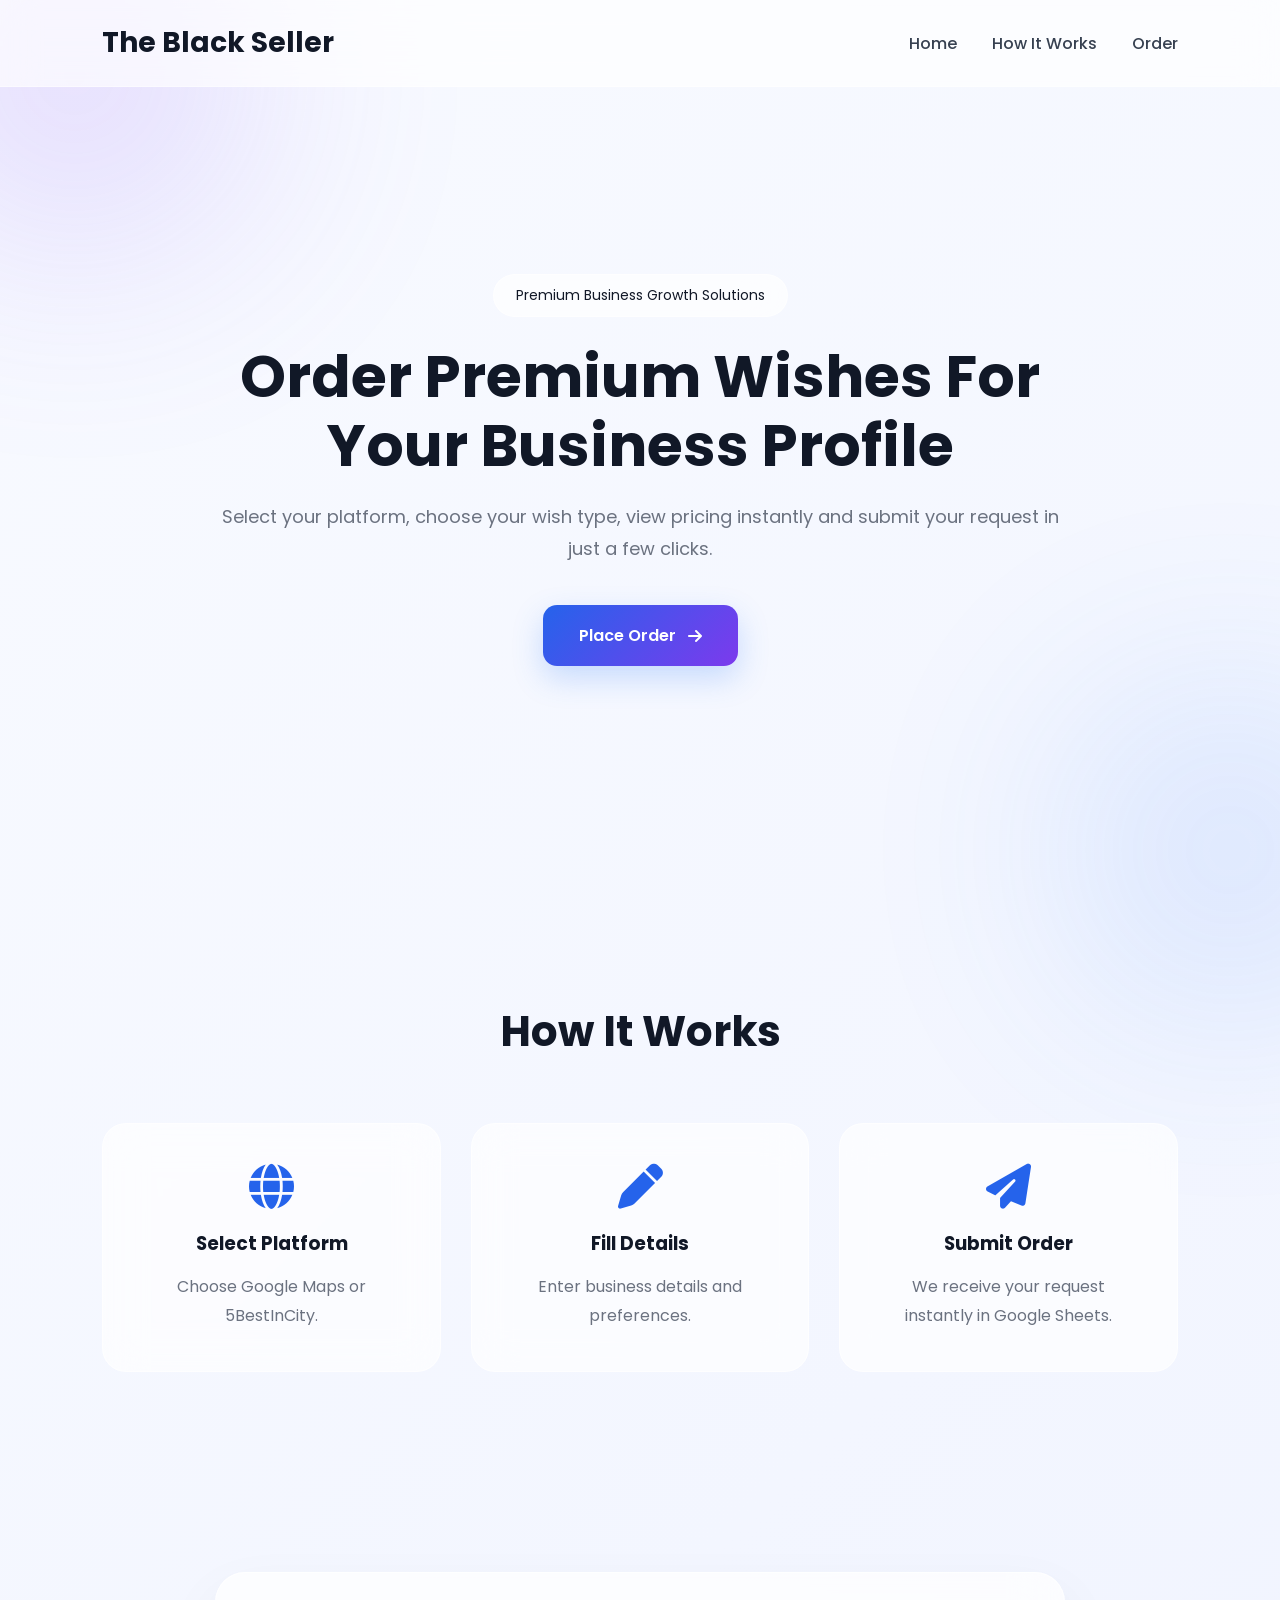
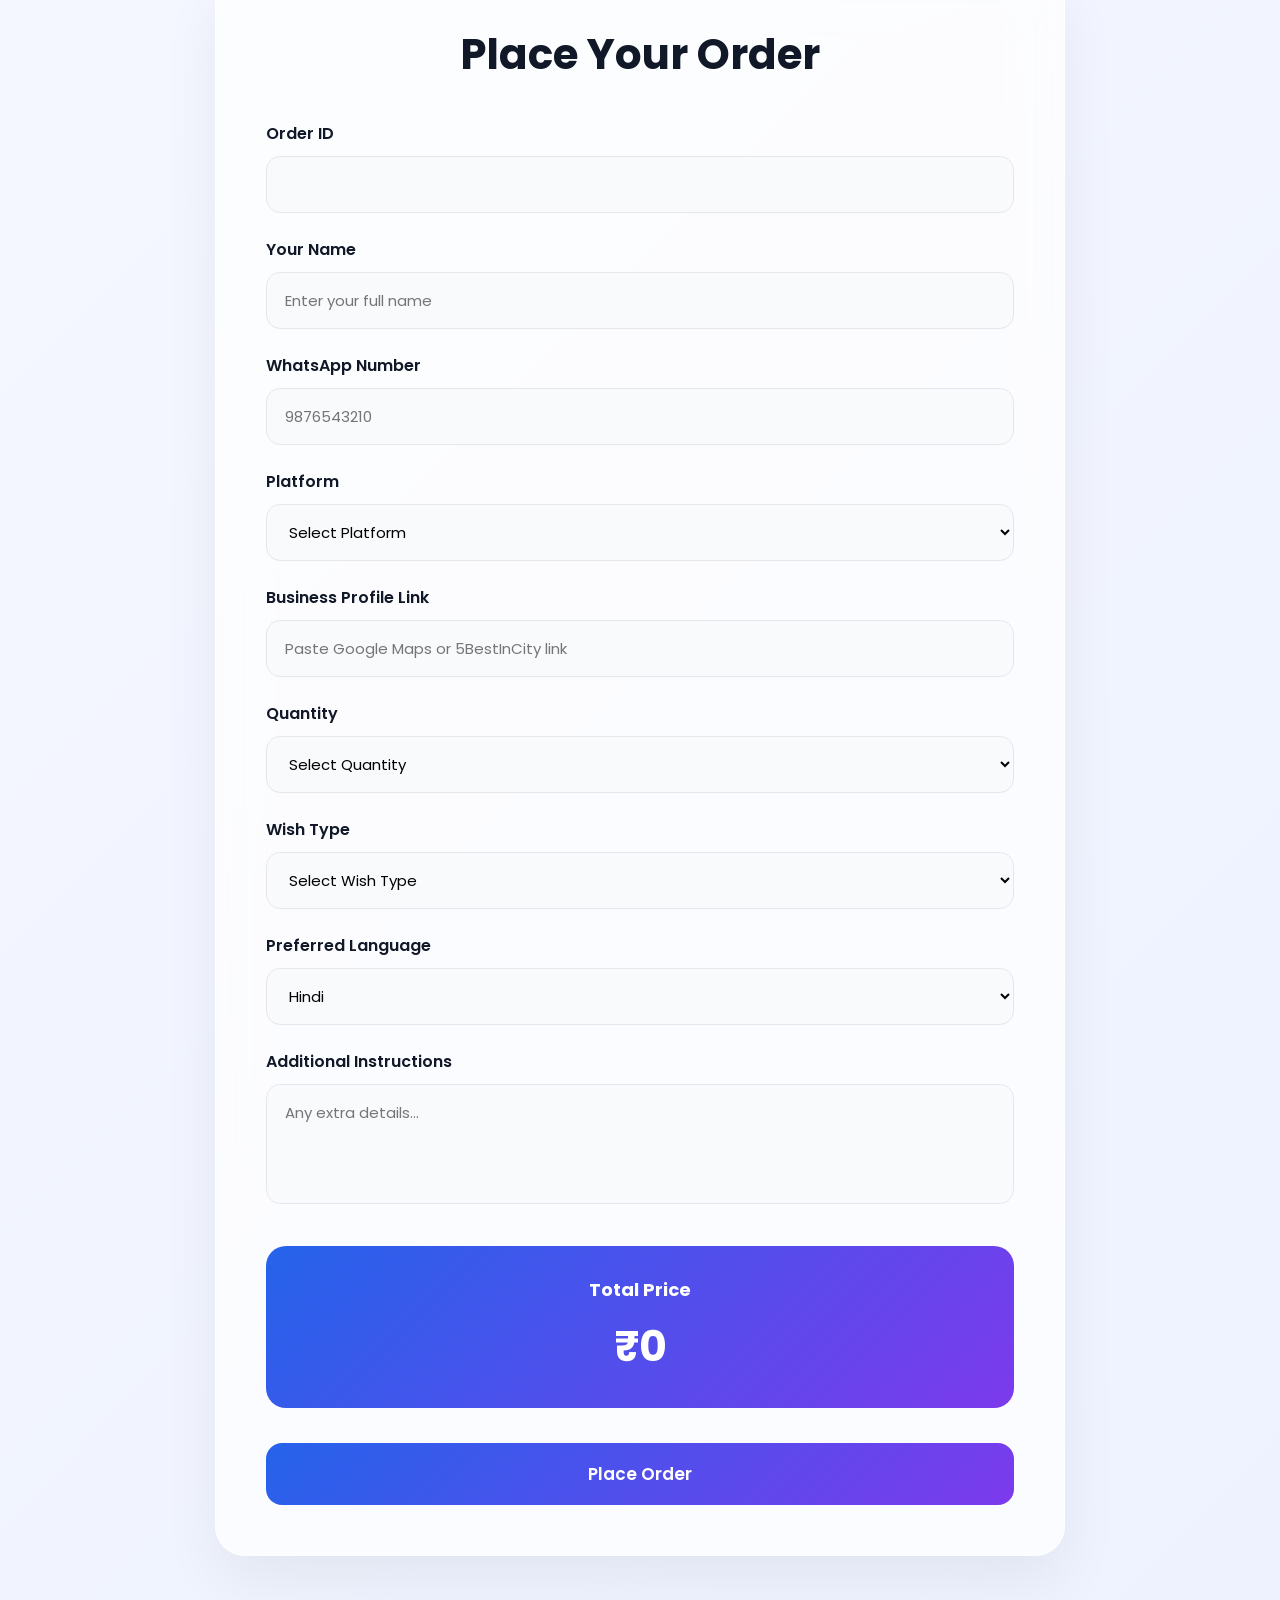
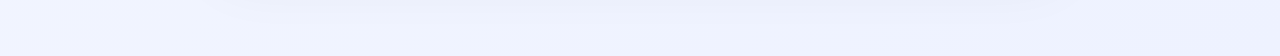
==== index.html @ eaf6e0d7 "Update index.html" ====
<!DOCTYPE html>
<html lang="en">
<head>
    <meta charset="UTF-8">
    <meta name="viewport" content="width=device-width, initial-scale=1.0">
    <title>The Black Seller</title>

    <!-- Google Font -->
    <link href="https://fonts.googleapis.com/css2?family=Poppins:wght@300;400;500;600;700&display=swap" rel="stylesheet">

    <!-- Font Awesome -->
    <link rel="stylesheet"
          href="https://cdnjs.cloudflare.com/ajax/libs/font-awesome/6.6.0/css/all.min.css">

    <!-- CSS -->
    <link rel="stylesheet" href="style.css">
</head>
<body>

    <!-- Background Effects -->
    <div class="bg-circle circle1"></div>
    <div class="bg-circle circle2"></div>

    <!-- Navbar -->
    <header class="navbar">
        <div class="logo">
            The Black Seller
        </div>

        <nav>
            <a href="#home">Home</a>
            <a href="#how">How It Works</a>
            <a href="#order">Order</a>
        </nav>
    </header>

    <!-- Hero Section -->
    <section class="hero" id="home">

        <div class="hero-content">

            <span class="badge">
                Premium Business Growth Solutions
            </span>

            <h1>
                Order Premium Wishes For Your Business Profile
            </h1>

            <p>
                Select your platform, choose your wish type,
                view pricing instantly and submit your request
                in just a few clicks.
            </p>

            <a href="#order" class="hero-btn">
                Place Order
                <i class="fa-solid fa-arrow-right"></i>
            </a>

        </div>

    </section>

    <!-- How It Works -->
    <section class="how-it-works" id="how">

        <h2>How It Works</h2>

        <div class="steps">

            <div class="step-card">
                <i class="fa-solid fa-globe"></i>
                <h3>Select Platform</h3>
                <p>Choose Google Maps or 5BestInCity.</p>
            </div>

            <div class="step-card">
                <i class="fa-solid fa-pen"></i>
                <h3>Fill Details</h3>
                <p>Enter business details and preferences.</p>
            </div>

            <div class="step-card">
                <i class="fa-solid fa-paper-plane"></i>
                <h3>Submit Order</h3>
                <p>We receive your request instantly in Google Sheets.</p>
            </div>

        </div>

    </section>

    <!-- Order Section -->
    <section class="order-section" id="order">

        <div class="form-card">

            <h2>Place Your Order</h2>

            <form id="orderForm">

                <!-- Auto Order ID -->
                <div class="input-group">
                    <label>Order ID</label>
                    <input type="text" id="orderId" readonly>
                </div>

                <!-- Name -->
                <div class="input-group">
                    <label>Your Name</label>
                    <input type="text" id="name"
                           placeholder="Enter your full name" required>
                </div>

                <!-- Whatsapp -->
                <div class="input-group">
                    <label>WhatsApp Number</label>
                    <input type="tel"
                           id="whatsapp"
                           placeholder="9876543210"
                           maxlength="10"
                           required>
                </div>

                <!-- Platform -->
                <div class="input-group">
                    <label>Platform</label>

                    <select id="platform" required>
                        <option value="">Select Platform</option>
                        <option value="map">Google Maps</option>
                        <option value="5best">5BestInCity</option>
                    </select>
                </div>

                <!-- Business Link -->
                <div class="input-group">
                    <label>Business Profile Link</label>

                    <input type="url"
                           id="businessLink"
                           placeholder="Paste Google Maps or 5BestInCity link"
                           required>
                </div>

                <!-- Quantity -->
                <div class="input-group">
                    <label>Quantity</label>

                    <select id="quantity">
                        <option value="">Select Quantity</option>
                        <option value="10">10 Wishes</option>
                        <option value="20">20 Wishes</option>
                        <option value="50">50 Wishes</option>
                        <option value="custom">Custom Quantity</option>
                    </select>
                </div>

                <!-- Custom Quantity -->
                <div class="input-group hidden" id="customBox">
                    <label>Custom Quantity</label>

                    <input type="number"
                           id="customQuantity"
                           placeholder="Enter quantity">
                </div>

                <!-- Wish Type -->
                <div class="input-group">
                    <label>Wish Type</label>

                    <select id="wishType">
                        <option value="">Select Wish Type</option>
                        <option value="1">1 Line Wish</option>
                        <option value="2">2 Line Wish</option>
                        <option value="3">3 Line Wish</option>
                    </select>
                </div>

                <!-- Languages -->
                <div class="input-group">
                    <label>Preferred Language</label>

                    <select id="language">
                        <option>Hindi</option>
                        <option>English</option>
                        <option>Hinglish</option>
                        <option>Hindi + English</option>
                        <option>Mixed Languages</option>
                    </select>
                </div>

                <!-- Extra Notes -->
                <div class="input-group">
                    <label>Additional Instructions</label>

                    <textarea id="notes"
                              placeholder="Any extra details..."></textarea>
                </div>

                <!-- Price Box -->
                <div class="price-box">
                    <h3>Total Price</h3>
                    <span id="totalPrice">₹0</span>
                </div>

                <button type="submit" class="submit-btn">
                    Place Order
                </button>

            </form>

        </div>

    </section>

    <script src="script.js"></script>

    <!-- Success Modal -->
<div class="success-modal" id="successModal">

    <div class="success-box">

        <div class="success-icon">
            ✓
        </div>

        <h2>The Black Seller</h2>

        <p class="success-title">
            Request Submitted Successfully
        </p>

        <div class="success-details" id="successDetails">
        </div>

        <button class="close-btn" onclick="closeSuccessModal()">
            Close
        </button>

    </div>

</div>
    
</body>
</html>
---- style.css ----
*{
    margin:0;
    padding:0;
    box-sizing:border-box;
    font-family:'Poppins',sans-serif;
}

html{
    scroll-behavior:smooth;
}

body{
    background:linear-gradient(135deg,#f8faff,#eef2ff);
    min-height:100vh;
    overflow-x:hidden;
    color:#111827;
    position:relative;
}

/* Background Circles */

.bg-circle{
    position:fixed;
    border-radius:50%;
    filter:blur(120px);
    z-index:-1;
}

.circle1{
    width:350px;
    height:350px;
    background:#8b5cf6;
    top:-100px;
    left:-100px;
    opacity:.20;
}

.circle2{
    width:300px;
    height:300px;
    background:#3b82f6;
    bottom:-100px;
    right:-100px;
    opacity:.18;
}

/* Navbar */

.navbar{
    width:100%;
    padding:22px 8%;
    display:flex;
    justify-content:space-between;
    align-items:center;
    position:fixed;
    top:0;
    left:0;
    backdrop-filter:blur(18px);
    background:rgba(255,255,255,.65);
    border-bottom:1px solid rgba(255,255,255,.4);
    z-index:1000;
}

.logo{
    font-size:28px;
    font-weight:700;
    color:#111827;
}

nav{
    display:flex;
    gap:35px;
}

nav a{
    text-decoration:none;
    color:#374151;
    font-weight:500;
    transition:.3s;
}

nav a:hover{
    color:#3b82f6;
}

/* Hero */

.hero{
    min-height:100vh;
    display:flex;
    justify-content:center;
    align-items:center;
    padding:120px 8% 80px;
}

.hero-content{
    text-align:center;
    max-width:850px;
    animation:fadeUp 1s ease;
}

.badge{
    display:inline-block;
    padding:10px 22px;
    border-radius:999px;
    background:rgba(255,255,255,.65);
    backdrop-filter:blur(20px);
    border:1px solid rgba(255,255,255,.6);
    font-size:14px;
    margin-bottom:25px;
}

.hero h1{
    font-size:58px;
    line-height:1.2;
    margin-bottom:20px;
}

.hero p{
    font-size:18px;
    color:#6b7280;
    line-height:1.8;
    margin-bottom:40px;
}

.hero-btn{
    display:inline-flex;
    align-items:center;
    gap:12px;
    padding:18px 36px;
    border-radius:14px;
    text-decoration:none;
    background:linear-gradient(135deg,#2563eb,#7c3aed);
    color:white;
    font-weight:600;
    transition:.35s;
    box-shadow:0 12px 30px rgba(59,130,246,.25);
}

.hero-btn:hover{
    transform:translateY(-5px);
}

/* Section */

section{
    padding:100px 8%;
}

section h2{
    text-align:center;
    font-size:42px;
    margin-bottom:60px;
}

/* How It Works */

.steps{
    display:grid;
    grid-template-columns:repeat(auto-fit,minmax(250px,1fr));
    gap:30px;
}

.step-card{
    padding:40px;
    border-radius:24px;
    background:rgba(255,255,255,.65);
    backdrop-filter:blur(20px);
    border:1px solid rgba(255,255,255,.6);
    text-align:center;
    transition:.35s;
}

.step-card:hover{
    transform:translateY(-10px);
    box-shadow:0 20px 50px rgba(0,0,0,.08);
}

.step-card i{
    font-size:45px;
    margin-bottom:20px;
    color:#2563eb;
}

.step-card h3{
    margin-bottom:15px;
}

.step-card p{
    color:#6b7280;
    line-height:1.8;
}

/* Form */

.form-card{
    max-width:850px;
    margin:auto;
    padding:50px;
    border-radius:30px;
    background:rgba(255,255,255,.72);
    backdrop-filter:blur(25px);
    border:1px solid rgba(255,255,255,.7);
    box-shadow:0 25px 60px rgba(0,0,0,.06);
}

.form-card h2{
    margin-bottom:35px;
}

.input-group{
    margin-bottom:24px;
}

.input-group label{
    display:block;
    margin-bottom:10px;
    font-weight:600;
}

.input-group input,
.input-group select,
.input-group textarea{
    width:100%;
    padding:16px 18px;
    border:none;
    border-radius:14px;
    outline:none;
    background:#f8fafc;
    border:1px solid #e5e7eb;
    font-size:15px;
    transition:.3s;
}

.input-group textarea{
    resize:none;
    min-height:120px;
}

.input-group input:focus,
.input-group select:focus,
.input-group textarea:focus{
    border-color:#3b82f6;
    box-shadow:0 0 0 4px rgba(59,130,246,.15);
}

/* Price Box */

.price-box{
    margin:35px 0;
    padding:30px;
    border-radius:20px;
    text-align:center;
    background:linear-gradient(135deg,#2563eb,#7c3aed);
    color:white;
}

.price-box h3{
    font-size:18px;
    margin-bottom:12px;
}

.price-box span{
    font-size:42px;
    font-weight:700;
}

/* Button */

.submit-btn{
    width:100%;
    padding:18px;
    border:none;
    border-radius:16px;
    font-size:17px;
    font-weight:600;
    color:white;
    cursor:pointer;
    background:linear-gradient(135deg,#2563eb,#7c3aed);
    transition:.35s;
}

.submit-btn:hover{
    transform:translateY(-4px);
    box-shadow:0 18px 40px rgba(59,130,246,.25);
}

/* Utility */

.hidden{
    display:none;
}

/* Animation */

@keyframes fadeUp{
    from{
        opacity:0;
        transform:translateY(50px);
    }
    to{
        opacity:1;
        transform:translateY(0);
    }
}

/* Responsive */

@media(max-width:900px){

    .hero h1{
        font-size:42px;
    }

    .navbar{
        padding:18px 6%;
    }

    nav{
        gap:18px;
    }

    section{
        padding:80px 6%;
    }

    .form-card{
        padding:35px;
    }
}

@media(max-width:650px){

    .navbar{
        flex-direction:column;
        gap:15px;
    }

    .hero h1{
        font-size:34px;
    }

    .hero p{
        font-size:16px;
    }

    section h2{
        font-size:32px;
    }

    .form-card{
        padding:25px;
        border-radius:22px;
    }

    .price-box span{
        font-size:34px;
    }
}
/* ===========================
   SUCCESS MODAL
=========================== */

.success-modal{
    position:fixed;
    top:0;
    left:0;
    width:100%;
    height:100%;
    background:rgba(0,0,0,.55);
    backdrop-filter:blur(8px);
    display:none;
    justify-content:center;
    align-items:center;
    z-index:99999;
    padding:20px;
}

.success-box{
    width:100%;
    max-width:420px;
    background:linear-gradient(
        135deg,
        #ffffff,
        #f5f7ff
    );
    border-radius:28px;
    padding:40px 30px;
    text-align:center;
    box-shadow:
        0 20px 60px rgba(0,0,0,.18);
    animation:popup .4s ease;
}

.success-icon{
    width:90px;
    height:90px;
    margin:auto;
    border-radius:50%;
    display:flex;
    align-items:center;
    justify-content:center;
    font-size:42px;
    color:white;
    font-weight:700;
    background:linear-gradient(
        135deg,
        #22c55e,
        #16a34a
    );
    margin-bottom:20px;
}

.success-box h2{
    font-size:32px;
    margin-bottom:10px;
    color:#111827;
}

.success-title{
    font-size:18px;
    color:#6b7280;
    margin-bottom:25px;
}

.success-details{
    background:#f3f4f6;
    border-radius:18px;
    padding:20px;
    text-align:left;
    line-height:2;
    margin-bottom:25px;
}

.close-btn{
    width:100%;
    border:none;
    padding:16px;
    border-radius:16px;
    color:white;
    font-size:17px;
    font-weight:600;
    cursor:pointer;
    background:linear-gradient(
        135deg,
        #2563eb,
        #7c3aed
    );
    transition:.3s;
}

.close-btn:hover{
    transform:translateY(-3px);
}

@keyframes popup{

    from{
        transform:scale(.7);
        opacity:0;
    }

    to{
        transform:scale(1);
        opacity:1;
    }

}
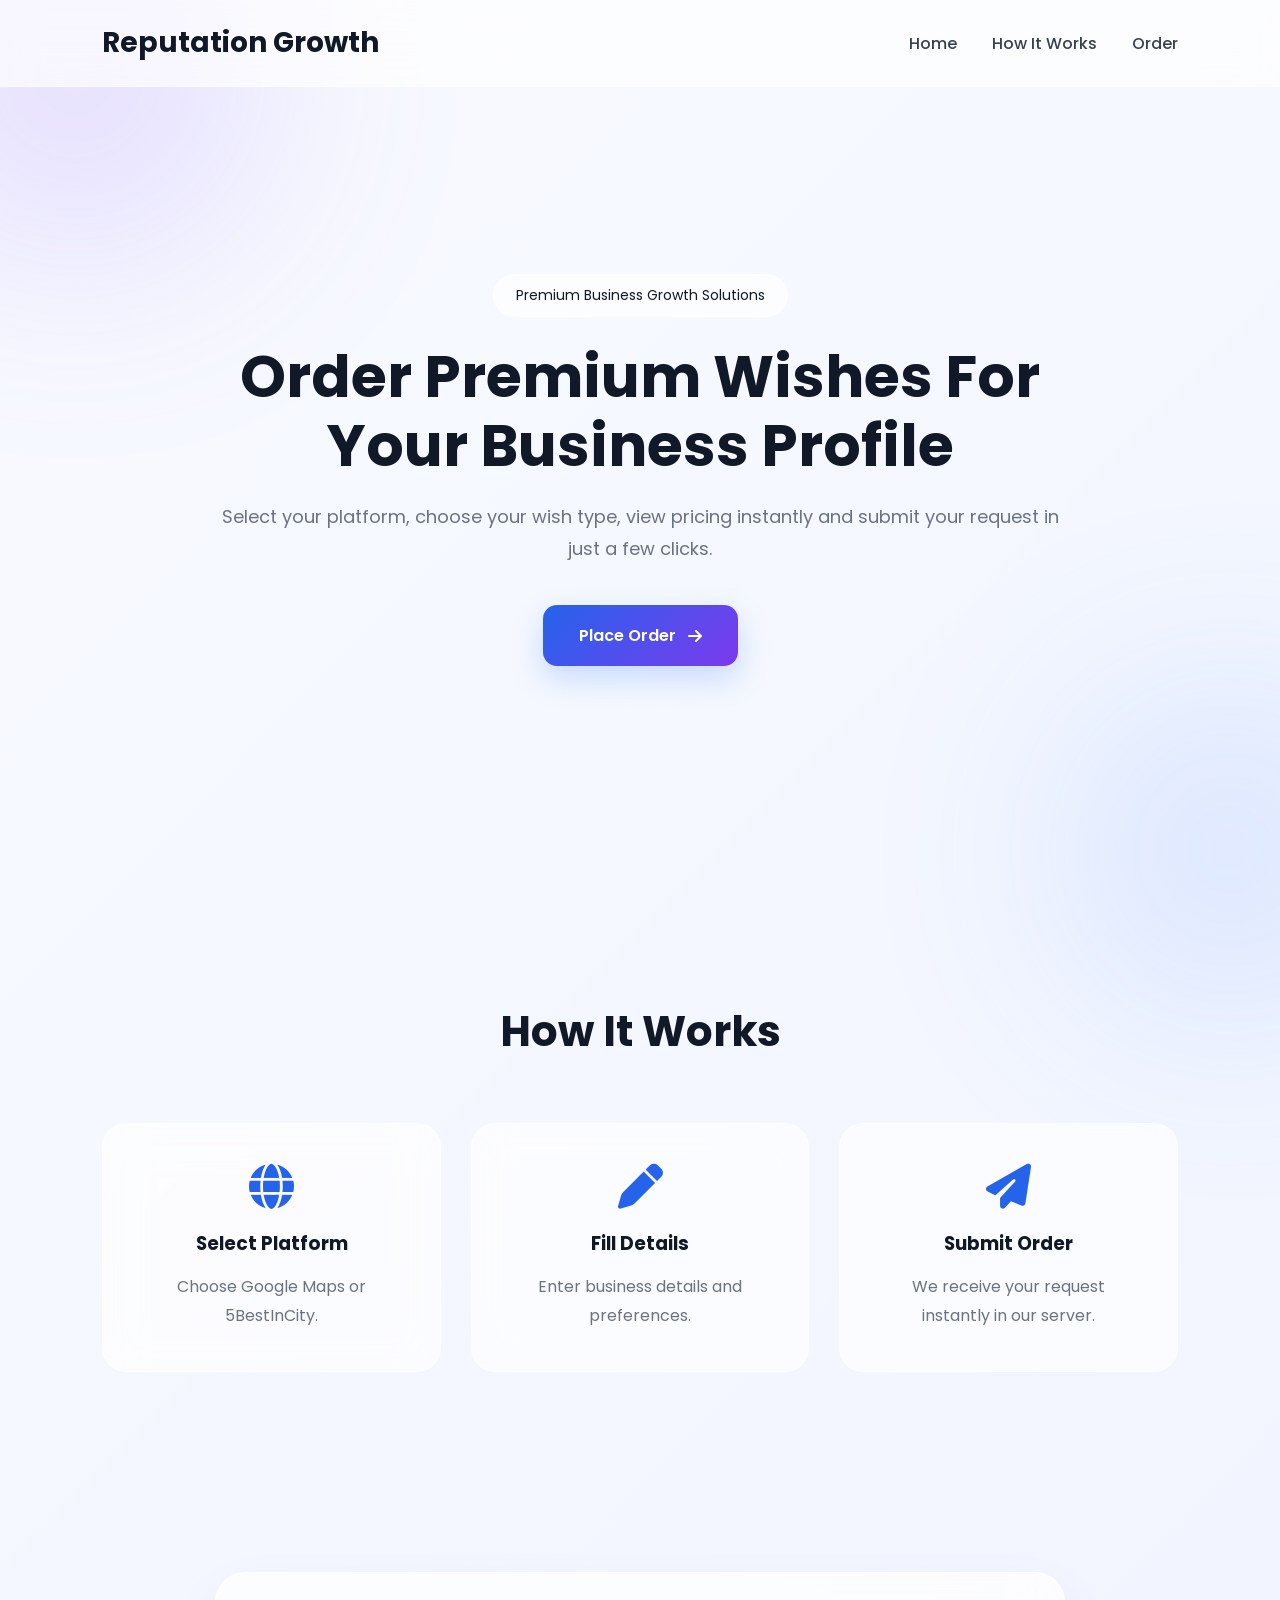
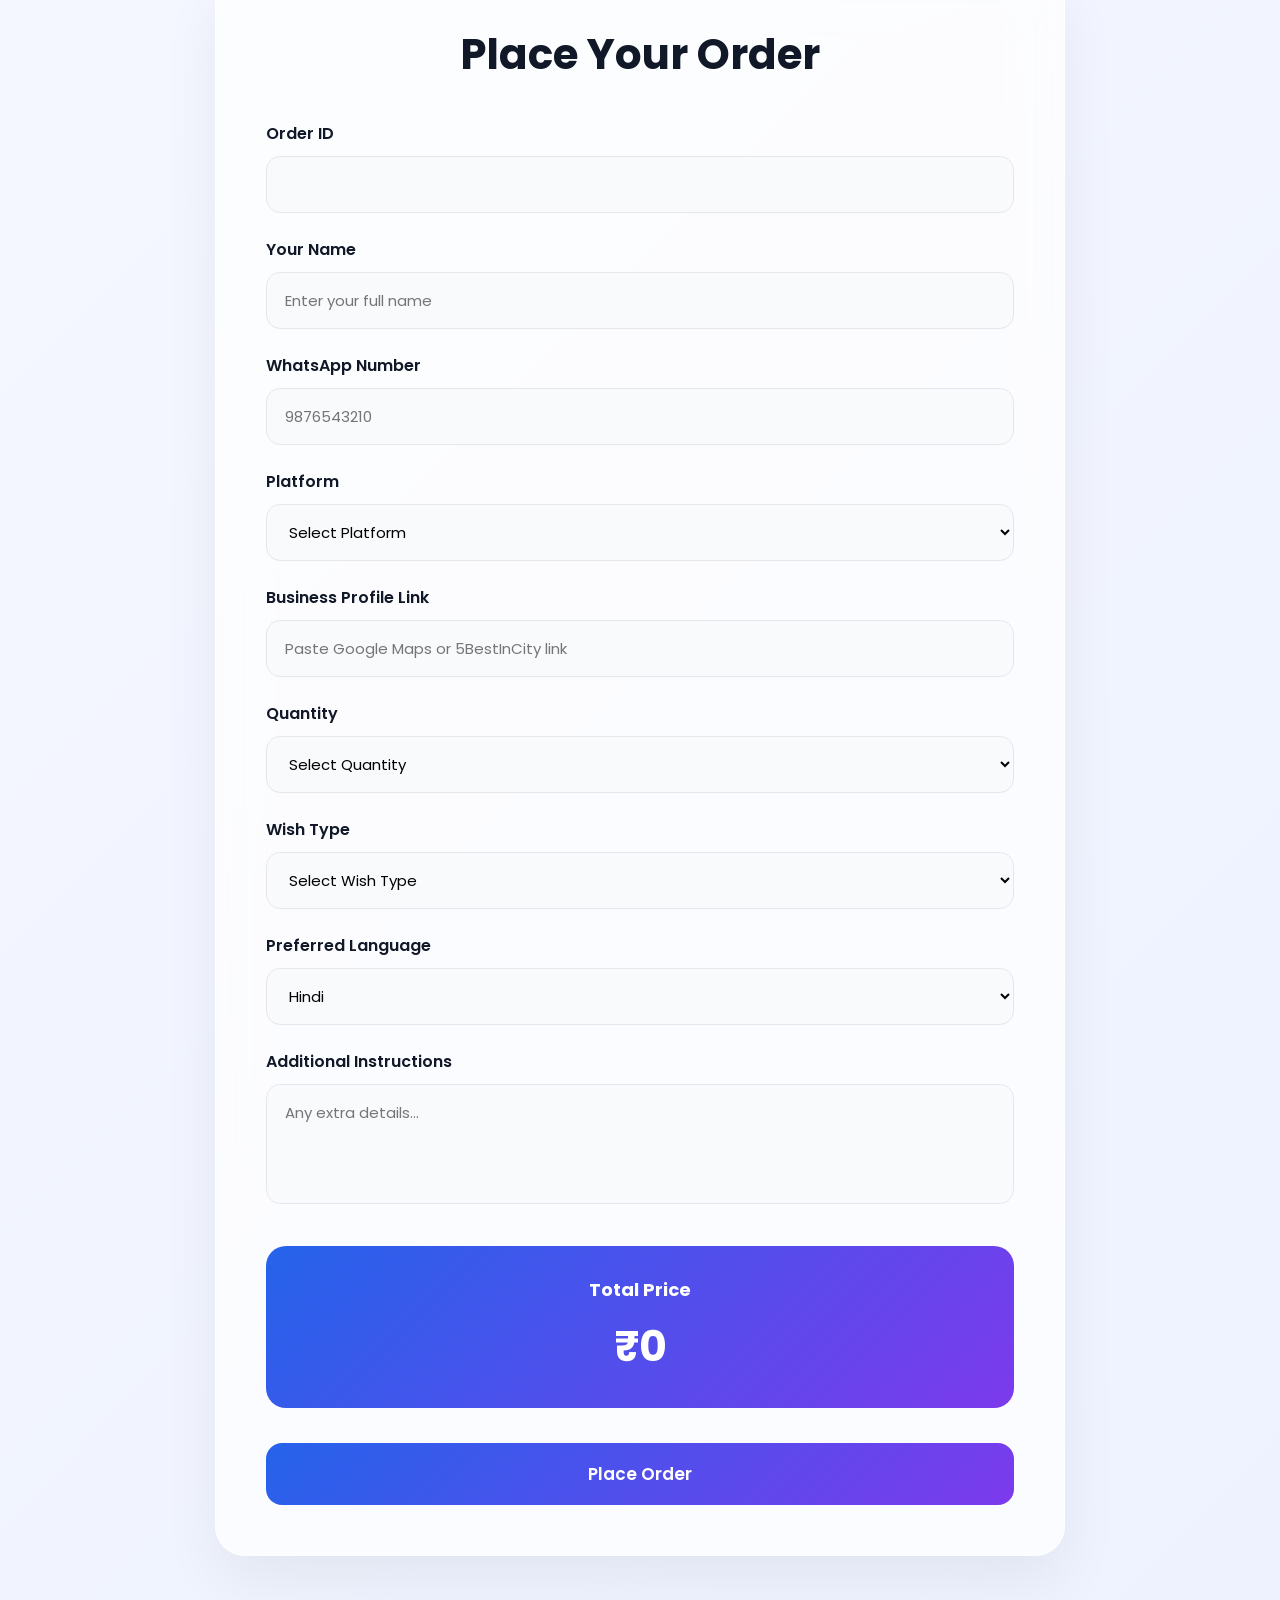
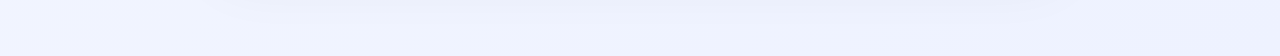
==== commit 826ca8a8: "Update index.html" ====
--- a/index.html
+++ b/index.html
@@ -3,7 +3,7 @@
 <head>
     <meta charset="UTF-8">
     <meta name="viewport" content="width=device-width, initial-scale=1.0">
-    <title>The Black Seller</title>
+    <title>Reputation Growth</title>
 
     <!-- Google Font -->
     <link href="https://fonts.googleapis.com/css2?family=Poppins:wght@300;400;500;600;700&display=swap" rel="stylesheet">
@@ -24,7 +24,7 @@
     <!-- Navbar -->
     <header class="navbar">
         <div class="logo">
-            The Black Seller
+            Reputation Growth
         </div>
 
         <nav>
@@ -84,7 +84,7 @@
             <div class="step-card">
                 <i class="fa-solid fa-paper-plane"></i>
                 <h3>Submit Order</h3>
-                <p>We receive your request instantly in Google Sheets.</p>
+                <p>We receive your request instantly in our server.</p>
             </div>
 
         </div>
@@ -186,7 +186,7 @@
                         <option>Hindi</option>
                         <option>English</option>
                         <option>Hinglish</option>
-                        <option>Hindi + English</option>
+                        <option>Bangla</option>
                         <option>Mixed Languages</option>
                     </select>
                 </div>
@@ -226,7 +226,7 @@
             ✓
         </div>
 
-        <h2>The Black Seller</h2>
+        <h2>Reputation Growth</h2>
 
         <p class="success-title">
             Request Submitted Successfully
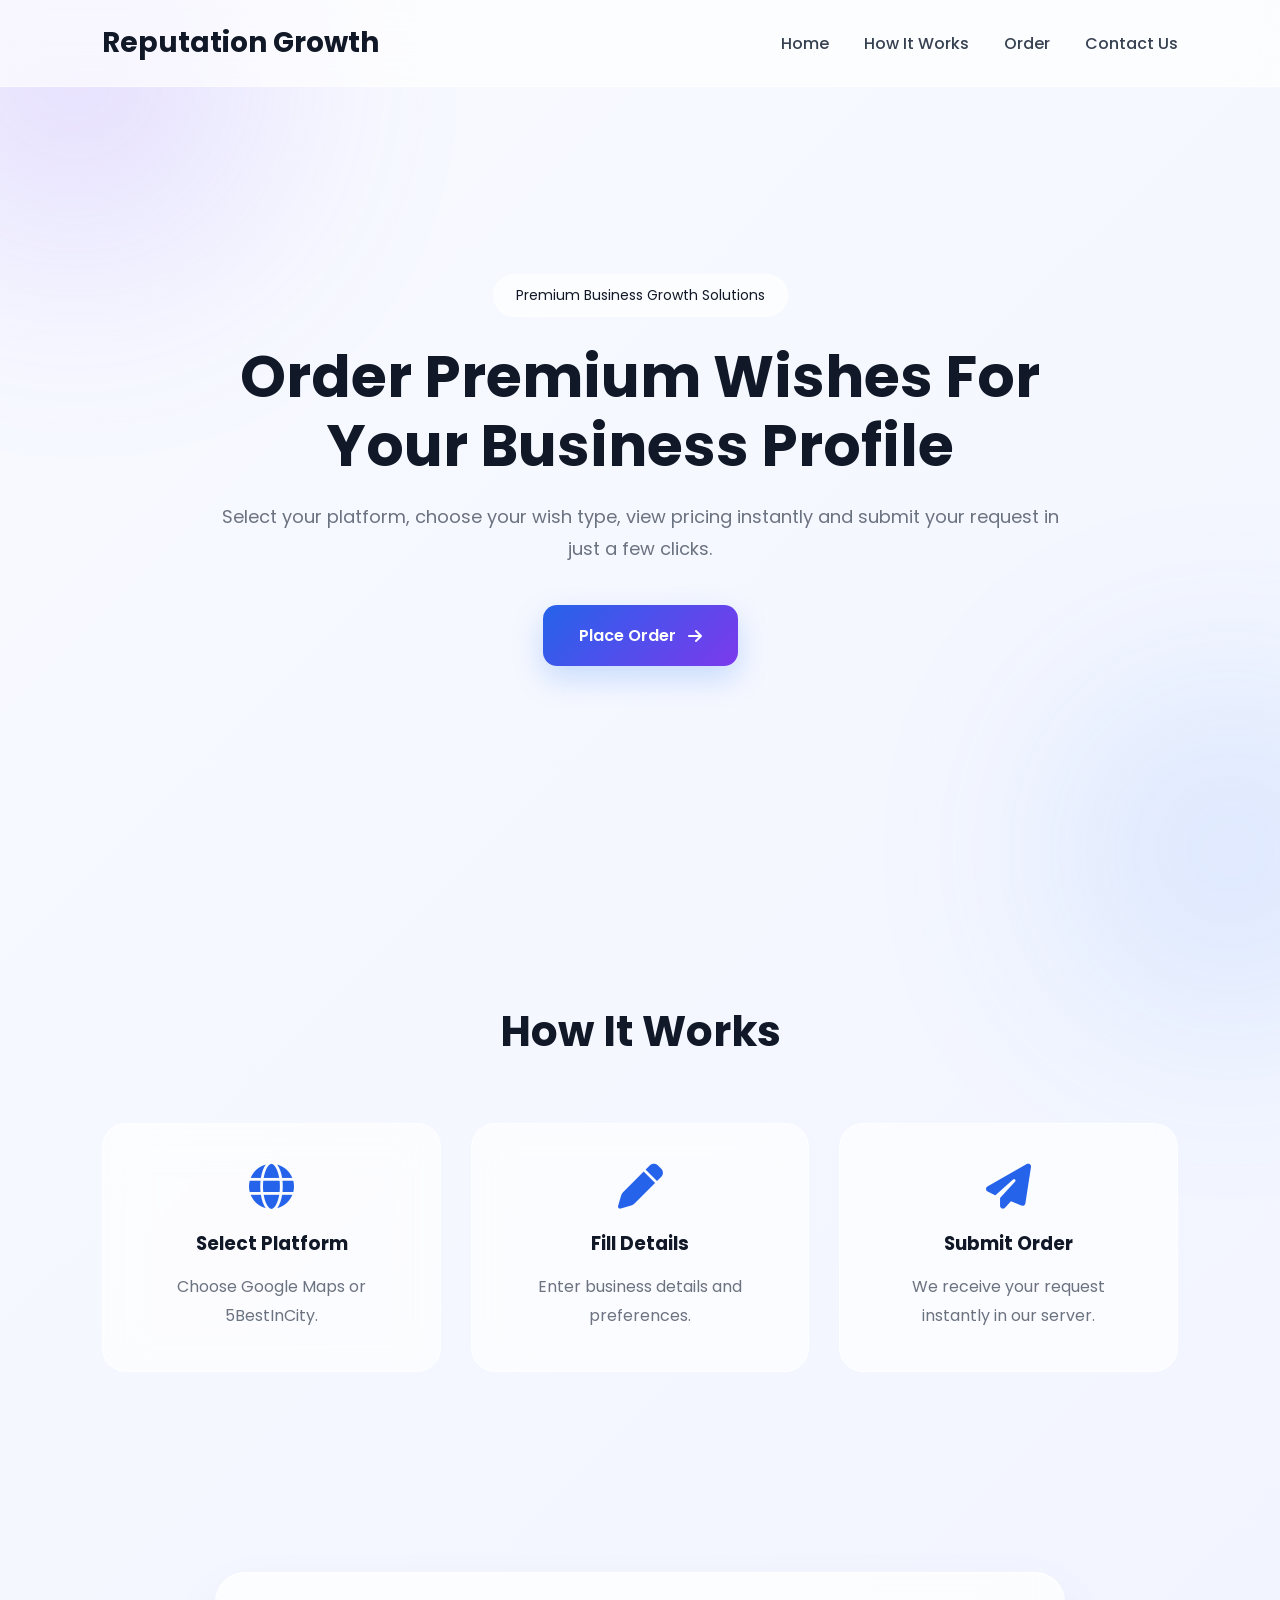
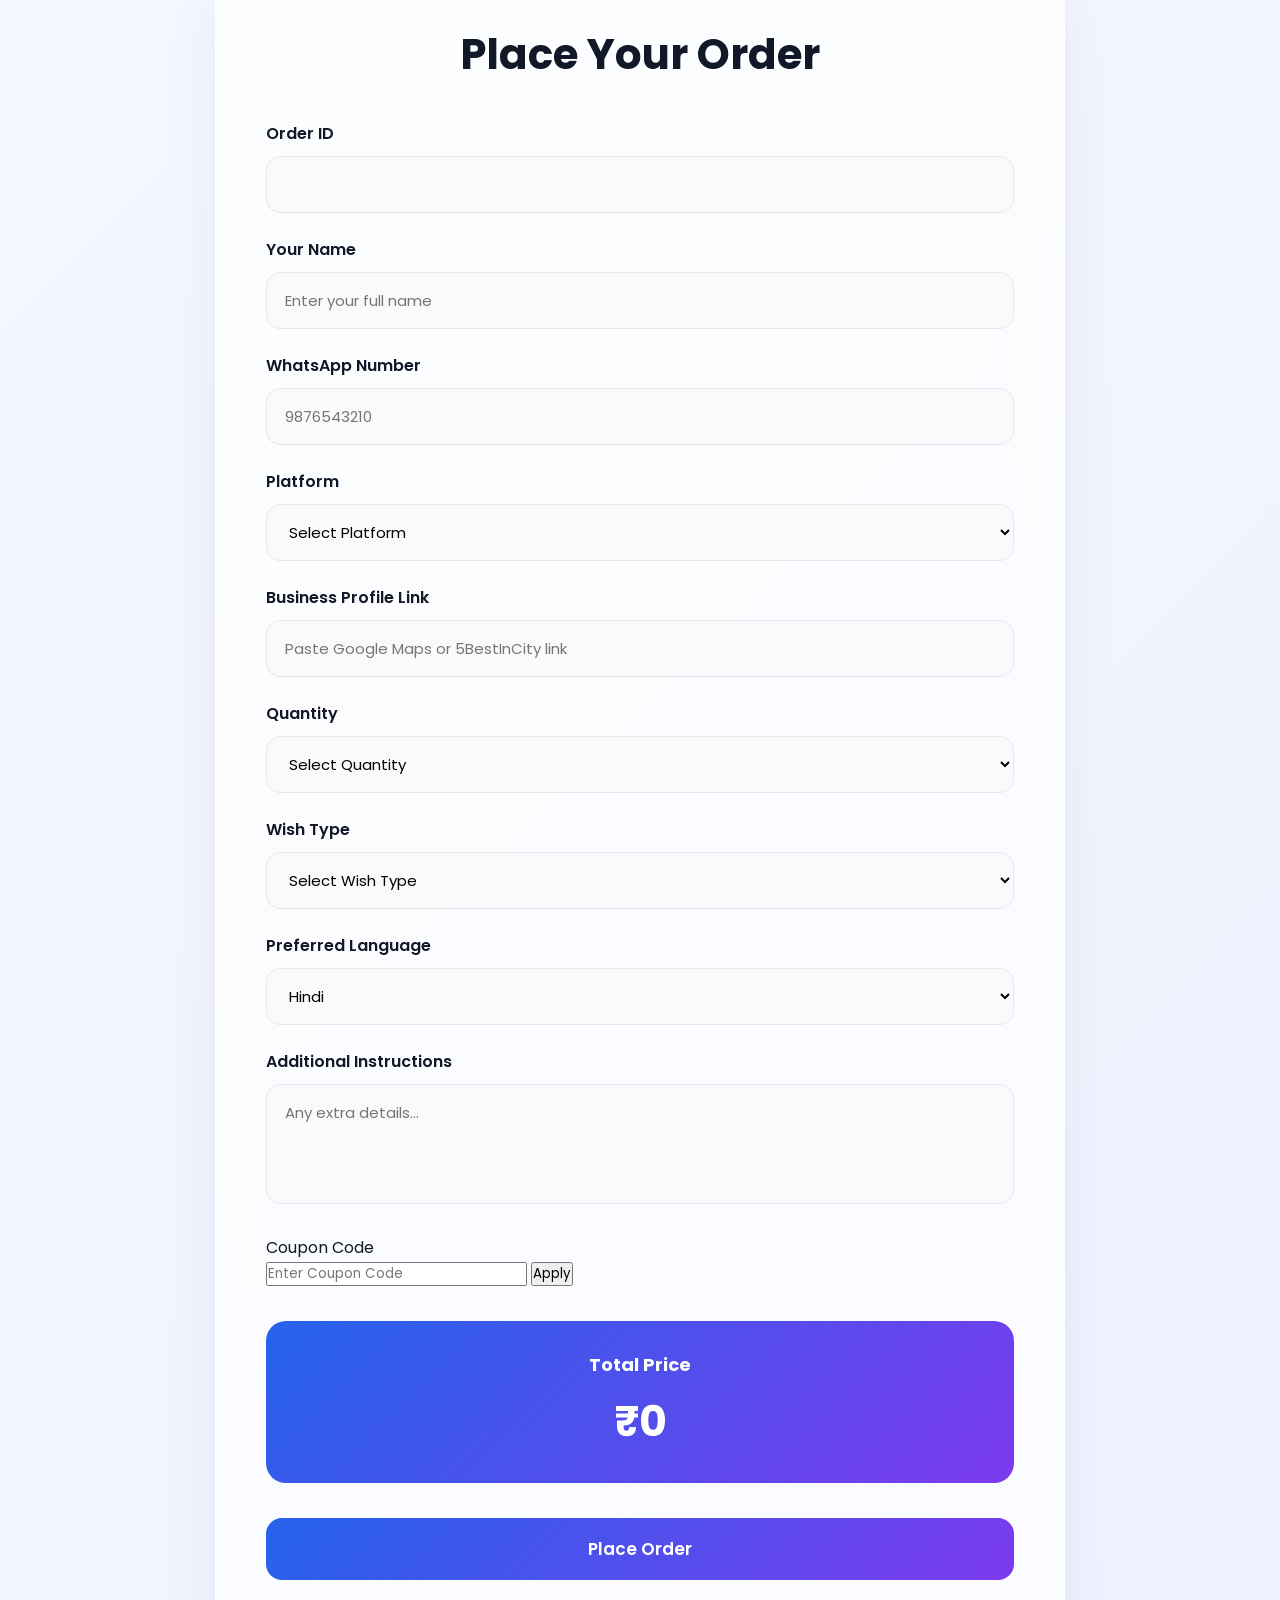
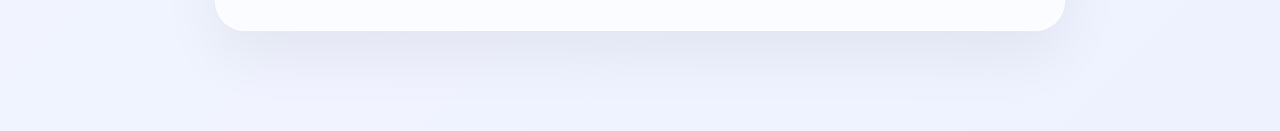
==== commit f06914d4: "Update index.html" ====
--- a/index.html
+++ b/index.html
@@ -31,6 +31,7 @@
             <a href="#home">Home</a>
             <a href="#how">How It Works</a>
             <a href="#order">Order</a>
+            <a href="contact.html"> Contact Us</a>
         </nav>
     </header>
 
@@ -131,6 +132,7 @@
                         <option value="">Select Platform</option>
                         <option value="map">Google Maps</option>
                         <option value="5best">5BestInCity</option>
+                        <option value="justdial">Justdial</option>
                     </select>
                 </div>
 
@@ -198,6 +200,29 @@
                     <textarea id="notes"
                               placeholder="Any extra details..."></textarea>
                 </div>
+                <div class="coupon-box">
+
+    <label>Coupon Code</label>
+
+    <div class="coupon-container">
+
+        <input
+            type="text"
+            id="couponCode"
+            placeholder="Enter Coupon Code">
+
+        <button
+            type="button"
+            id="applyCouponBtn">
+            Apply
+        </button>
+
+    </div>
+
+    <p id="couponMessage"></p>
+
+                </div>
+                
 
                 <!-- Price Box -->
                 <div class="price-box">
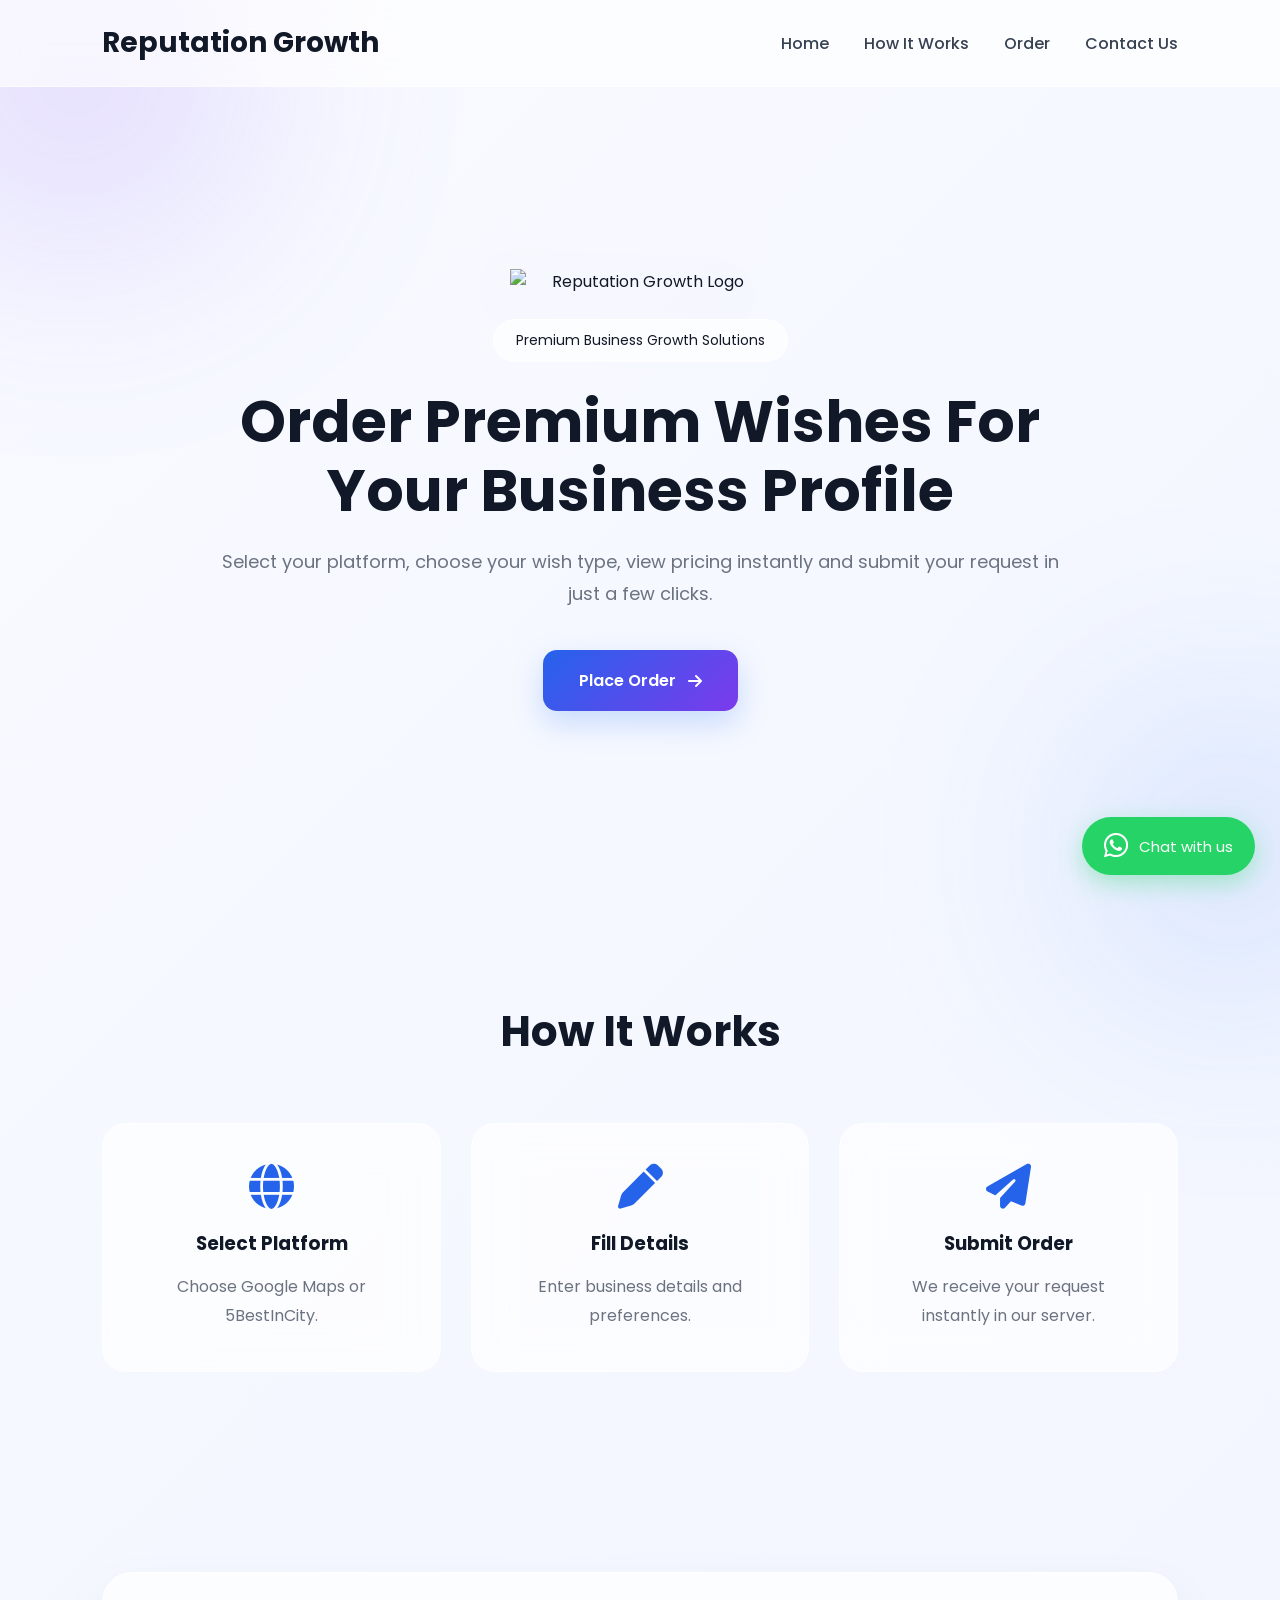
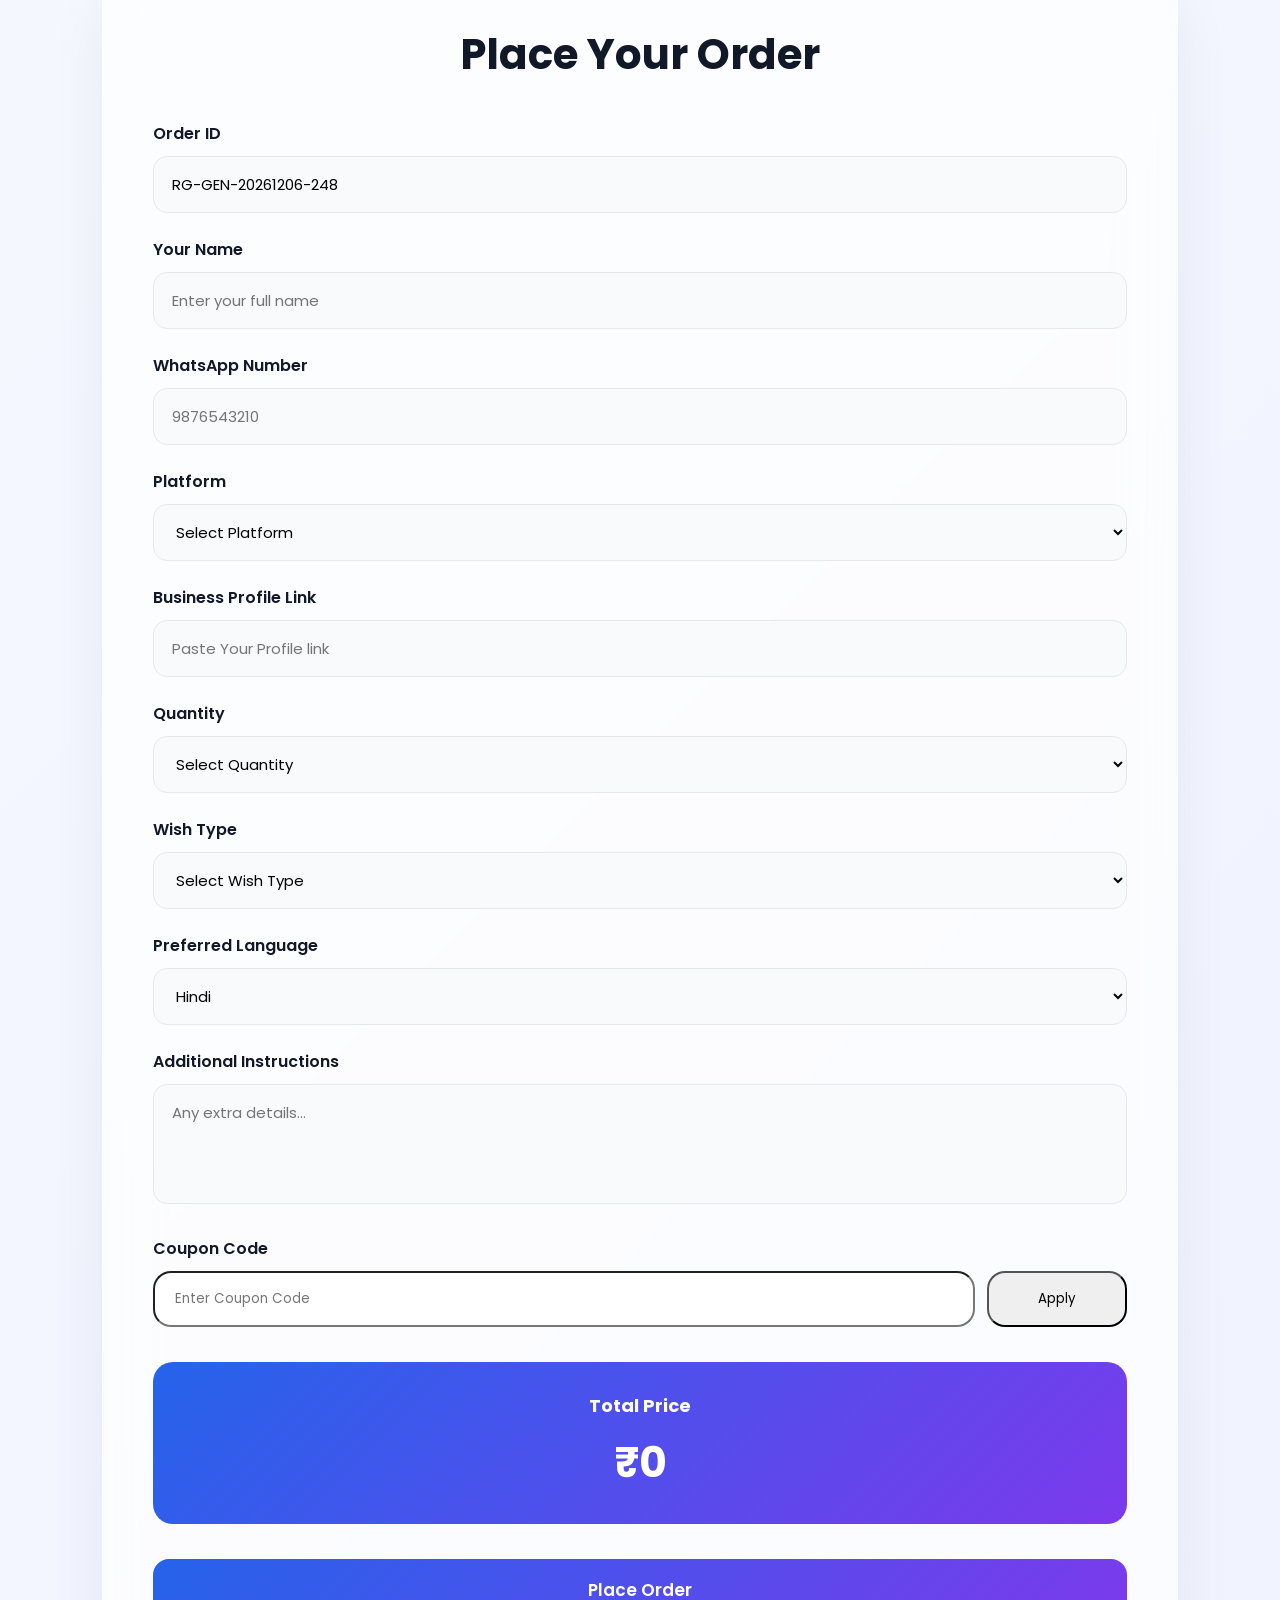
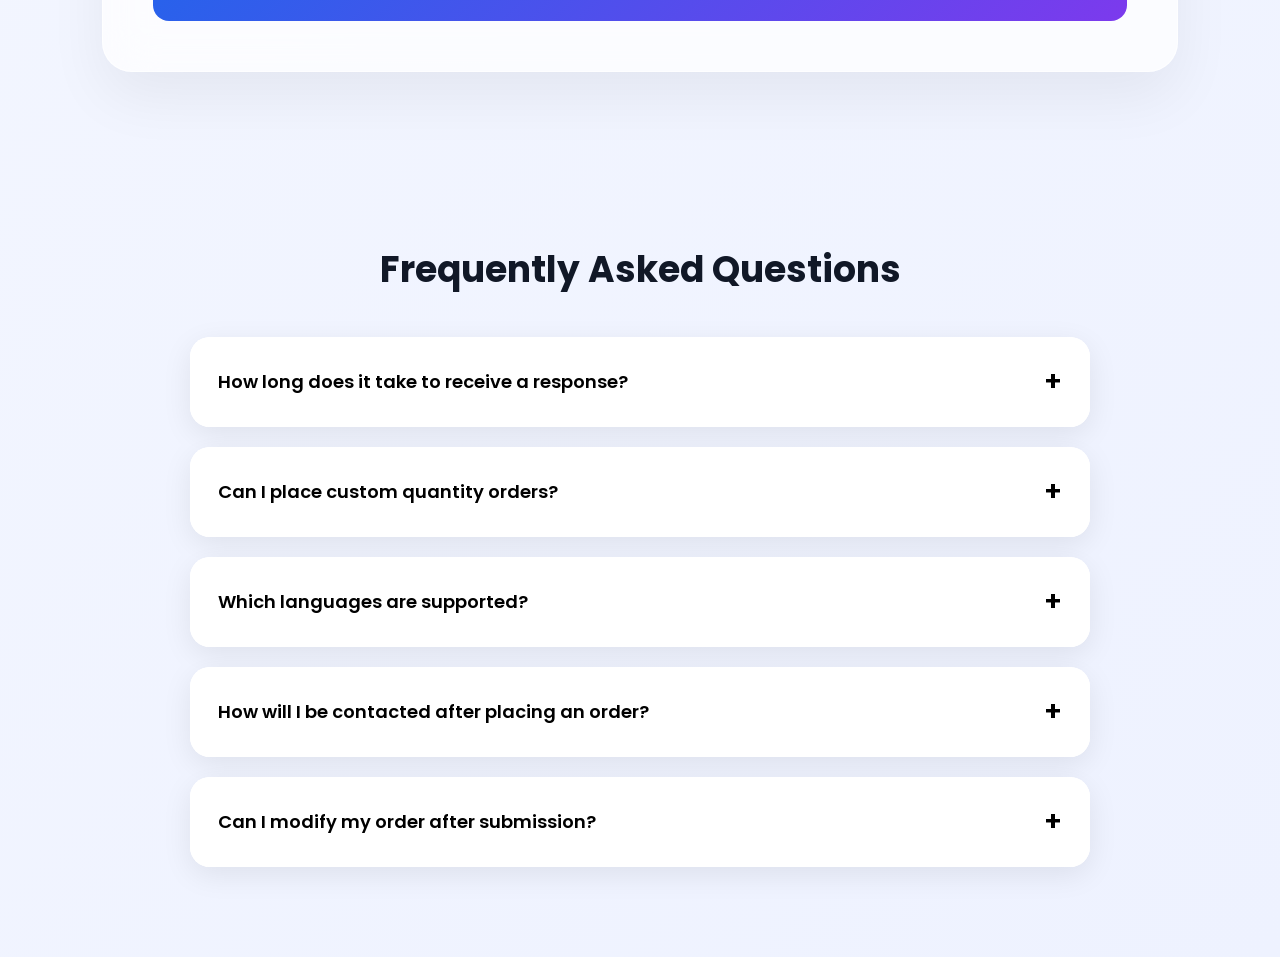
==== commit 5f1c9a66: "Update index.html" ====
--- a/index.html
+++ b/index.html
@@ -11,7 +11,7 @@
     <!-- Font Awesome -->
     <link rel="stylesheet"
           href="https://cdnjs.cloudflare.com/ajax/libs/font-awesome/6.6.0/css/all.min.css">
-
+<script src="https://cdnjs.cloudflare.com/ajax/libs/html2canvas/1.4.1/html2canvas.min.js"></script>
     <!-- CSS -->
     <link rel="stylesheet" href="style.css">
 </head>
@@ -39,7 +39,9 @@
     <section class="hero" id="home">
 
         <div class="hero-content">
-
+<div class="hero-logo">
+    <img src="logo.png" alt="Reputation Growth Logo">
+</div>
             <span class="badge">
                 Premium Business Growth Solutions
             </span>
@@ -142,7 +144,7 @@
 
                     <input type="url"
                            id="businessLink"
-                           placeholder="Paste Google Maps or 5BestInCity link"
+                           placeholder="Paste Your Profile link"
                            required>
                 </div>
 
@@ -174,9 +176,9 @@
 
                     <select id="wishType">
                         <option value="">Select Wish Type</option>
-                        <option value="1">1 Line Wish</option>
-                        <option value="2">2 Line Wish</option>
-                        <option value="3">3 Line Wish</option>
+                        <option value="1">2-3 Line </option>
+                        <option value="2">4-5 Line </option>
+                        
                     </select>
                 </div>
 
@@ -240,29 +242,123 @@
 
     </section>
 
+    <section class="faq-section">
+
+    <div class="faq-container">
+
+        <h2 class="faq-title">
+            Frequently Asked Questions
+        </h2>
+
+        <div class="faq-item">
+            <button class="faq-question">
+                How long does it take to receive a response?
+                <span>+</span>
+            </button>
+
+            <div class="faq-answer">
+                Our team usually contacts customers manually on WhatsApp within a few hours after the order is submitted.
+            </div>
+        </div>
+
+        <div class="faq-item">
+            <button class="faq-question">
+                Can I place custom quantity orders?
+                <span>+</span>
+            </button>
+
+            <div class="faq-answer">
+                Yes, you can choose predefined quantities or select the custom option according to your requirements.
+            </div>
+        </div>
+
+        <div class="faq-item">
+            <button class="faq-question">
+                Which languages are supported?
+                <span>+</span>
+            </button>
+
+            <div class="faq-answer">
+                We support Hindi, English, Hinglish and multiple custom language requests.
+            </div>
+        </div>
+
+        <div class="faq-item">
+            <button class="faq-question">
+                How will I be contacted after placing an order?
+                <span>+</span>
+            </button>
+
+            <div class="faq-answer">
+                Our team will contact you manually using the WhatsApp number provided in your order form.
+            </div>
+        </div>
+
+        <div class="faq-item">
+            <button class="faq-question">
+                Can I modify my order after submission?
+                <span>+</span>
+            </button>
+
+            <div class="faq-answer">
+                Yes, modifications can usually be discussed when our team contacts you on WhatsApp.
+            </div>
+        </div>
+
+    </div>
+
+    </section>
+
+    <a href="https://wa.me/918840583727"
+   class="floating-whatsapp"
+   target="_blank">
+
+    <i class="fa-brands fa-whatsapp"></i>
+
+    <span>Chat with us</span>
+
+    </a>
+    
+
     <script src="script.js"></script>
 
     <!-- Success Modal -->
-<div class="success-modal" id="successModal">
-
-    <div class="success-box">
+<div id="successModal" class="success-modal">
+
+    <div class="success-card">
 
         <div class="success-icon">
             ✓
         </div>
 
-        <h2>Reputation Growth</h2>
-
-        <p class="success-title">
+        <h1 class="success-title">
+            Reputation Growth
+        </h1>
+
+        <p class="success-subtitle">
             Request Submitted Successfully
         </p>
 
-        <div class="success-details" id="successDetails">
-        </div>
-
-        <button class="close-btn" onclick="closeSuccessModal()">
-            Close
-        </button>
+        <div id="successDetails" class="success-details">
+        </div>
+
+        <p class="success-message">
+            Our team will contact you on WhatsApp shortly.
+        </p>
+
+        <div class="popup-buttons">
+
+    <button class="download-btn"
+            onclick="downloadReceipt()">
+        Download
+    </button>
+
+    <button class="close-btn"
+            onclick="closeSuccessModal()">
+        Close
+    </button>
+
+        </div>
 
     </div>
 
--- a/style.css
+++ b/style.css
@@ -153,6 +153,7 @@
     margin-bottom:60px;
 }
 
+
 /* How It Works */
 
 .steps{
@@ -194,7 +195,8 @@
 /* Form */
 
 .form-card{
-    max-width:850px;
+    min-width:100%;
+    max-width:100%;
     margin:auto;
     padding:50px;
     border-radius:30px;
@@ -466,3 +468,275 @@
     }
 
 }
+
+.hero-logo{
+    display:flex;
+    justify-content:center;
+    align-items:center;
+    margin:40px 0 25px;
+}
+
+.hero-logo img{
+    width:260px;
+    max-width:40vw;
+    height:auto;
+    object-fit:contain;
+
+    filter:
+        drop-shadow(
+            0 12px 30px rgba(0,0,0,0.12)
+        );
+
+    transition:0.3s ease;
+}
+
+.hero-logo img:hover{
+    transform:scale(1.05);
+}
+
+
+
+.coupon-box{
+    margin-top:25px;
+    margin-bottom:25px;
+}
+
+.coupon-box label{
+    display:block;
+    font-weight:600;
+    margin-bottom:10px;
+}
+
+.coupon-container{
+    display:flex;
+    gap:12px;
+    width:100%;
+    align-items:center;
+}
+
+.coupon-container input{
+    flex:1;
+    min-width:0;
+    padding:16px 20px;
+    border-radius:18px;
+}
+
+.coupon-container button{
+    width:140px;
+    min-width:140px;
+    padding:16px 20px;
+    border-radius:18px;
+    flex-shrink:0;
+}
+
+#couponMessage{
+    margin-top:10px;
+    font-size:14px;
+    font-weight:600;
+}
+
+.contact-btn{
+    padding:12px 26px;
+    border-radius:50px;
+    text-decoration:none;
+    color:white;
+    font-weight:600;
+    background:linear-gradient(
+        135deg,
+        #4f46e5,
+        #7c3aed
+    );
+    box-shadow:
+        0 8px 25px rgba(124,58,237,.25);
+    transition:.3s ease;
+}
+
+.contact-btn:hover{
+    transform:translateY(-3px);
+    box-shadow:
+        0 15px 35px rgba(124,58,237,.35);
+}
+
+
+.policy-section{
+    padding:120px 8% 40px;
+}
+
+.policy-card{
+    max-width:1000px;
+    margin:auto;
+    background:rgba(255,255,255,.75);
+    backdrop-filter:blur(20px);
+    border-radius:30px;
+    padding:50px;
+    box-shadow:0 20px 60px rgba(0,0,0,.08);
+}
+
+.policy-card h1,
+.policy-card h2{
+    margin-bottom:30px;
+    text-align:center;
+}
+
+.policy-card p{
+    line-height:2;
+    color:#555;
+    margin-bottom:20px;
+}
+
+.policy-card ul{
+    padding-left:20px;
+}
+
+.policy-card ul li{
+    margin-bottom:15px;
+    line-height:1.8;
+}
+
+.contact-item{
+    display:flex;
+    align-items:center;
+    gap:15px;
+    padding:20px;
+    margin-top:20px;
+    border-radius:18px;
+    background:#f8fafc;
+    transition:.3s;
+}
+
+.contact-item:hover{
+    transform:translateY(-5px);
+}
+
+.contact-item i{
+    font-size:28px;
+    color:#2563eb;
+}
+
+.contact-item a{
+    text-decoration:none;
+    color:#111827;
+    font-weight:600;
+}
+
+.footer{
+    text-align:center;
+    padding:50px 20px;
+    color:#666;
+}
+
+/* FAQ SECTION */
+
+.faq-section{
+    padding:70px 20px;
+}
+
+.faq-container{
+    max-width:900px;
+    margin:auto;
+}
+
+.faq-title{
+    text-align:center;
+    font-size:36px;
+    font-weight:700;
+    margin-bottom:40px;
+}
+
+.faq-item{
+    margin-bottom:20px;
+    border-radius:20px;
+    overflow:hidden;
+    background:#ffffff;
+    box-shadow:0 8px 30px rgba(0,0,0,0.08);
+}
+
+.faq-question{
+    width:100%;
+    border:none;
+    background:white;
+    padding:24px 28px;
+    font-size:18px;
+    font-weight:600;
+    cursor:pointer;
+    display:flex;
+    justify-content:space-between;
+    align-items:center;
+}
+
+.faq-question span{
+    font-size:28px;
+    transition:0.3s;
+}
+
+.faq-answer{
+    max-height:0;
+    overflow:hidden;
+    padding:0 28px;
+    line-height:1.8;
+    color:#666;
+    transition:0.35s ease;
+}
+
+.faq-item.active .faq-answer{
+    max-height:200px;
+    padding:0 28px 25px;
+}
+
+.faq-item.active .faq-question span{
+    transform:rotate(45deg);
+}
+
+.floating-whatsapp{
+    position:fixed;
+    right:25px;
+    bottom:25px;
+    display:flex;
+    align-items:center;
+    gap:10px;
+    padding:15px 22px;
+    background:#25D366;
+    color:white;
+    text-decoration:none;
+    font-weight:400;
+    border-radius:50px;
+    box-shadow:0 8px 25px rgba(37,211,102,.35);
+    z-index:9999;
+    transition:.3s ease;
+}
+
+.floating-whatsapp:hover{
+    transform:translateY(-4px) scale(1.03);
+    box-shadow:0 12px 35px rgba(37,211,102,.45);
+}
+
+.floating-whatsapp i{
+    font-size:28px;
+}
+
+.floating-whatsapp span{
+    font-size:15px;
+}
+
+
+
+@media(max-width:400px){
+
+    .floating-whatsapp span{
+        display:none;
+    }
+
+    .floating-whatsapp{
+        width:45px;
+        height:45px;
+        padding:0;
+        justify-content:center;
+        border-radius:50%;
+    }
+
+    .floating-whatsapp i{
+        font-size:30px;
+    }
+}
+
+
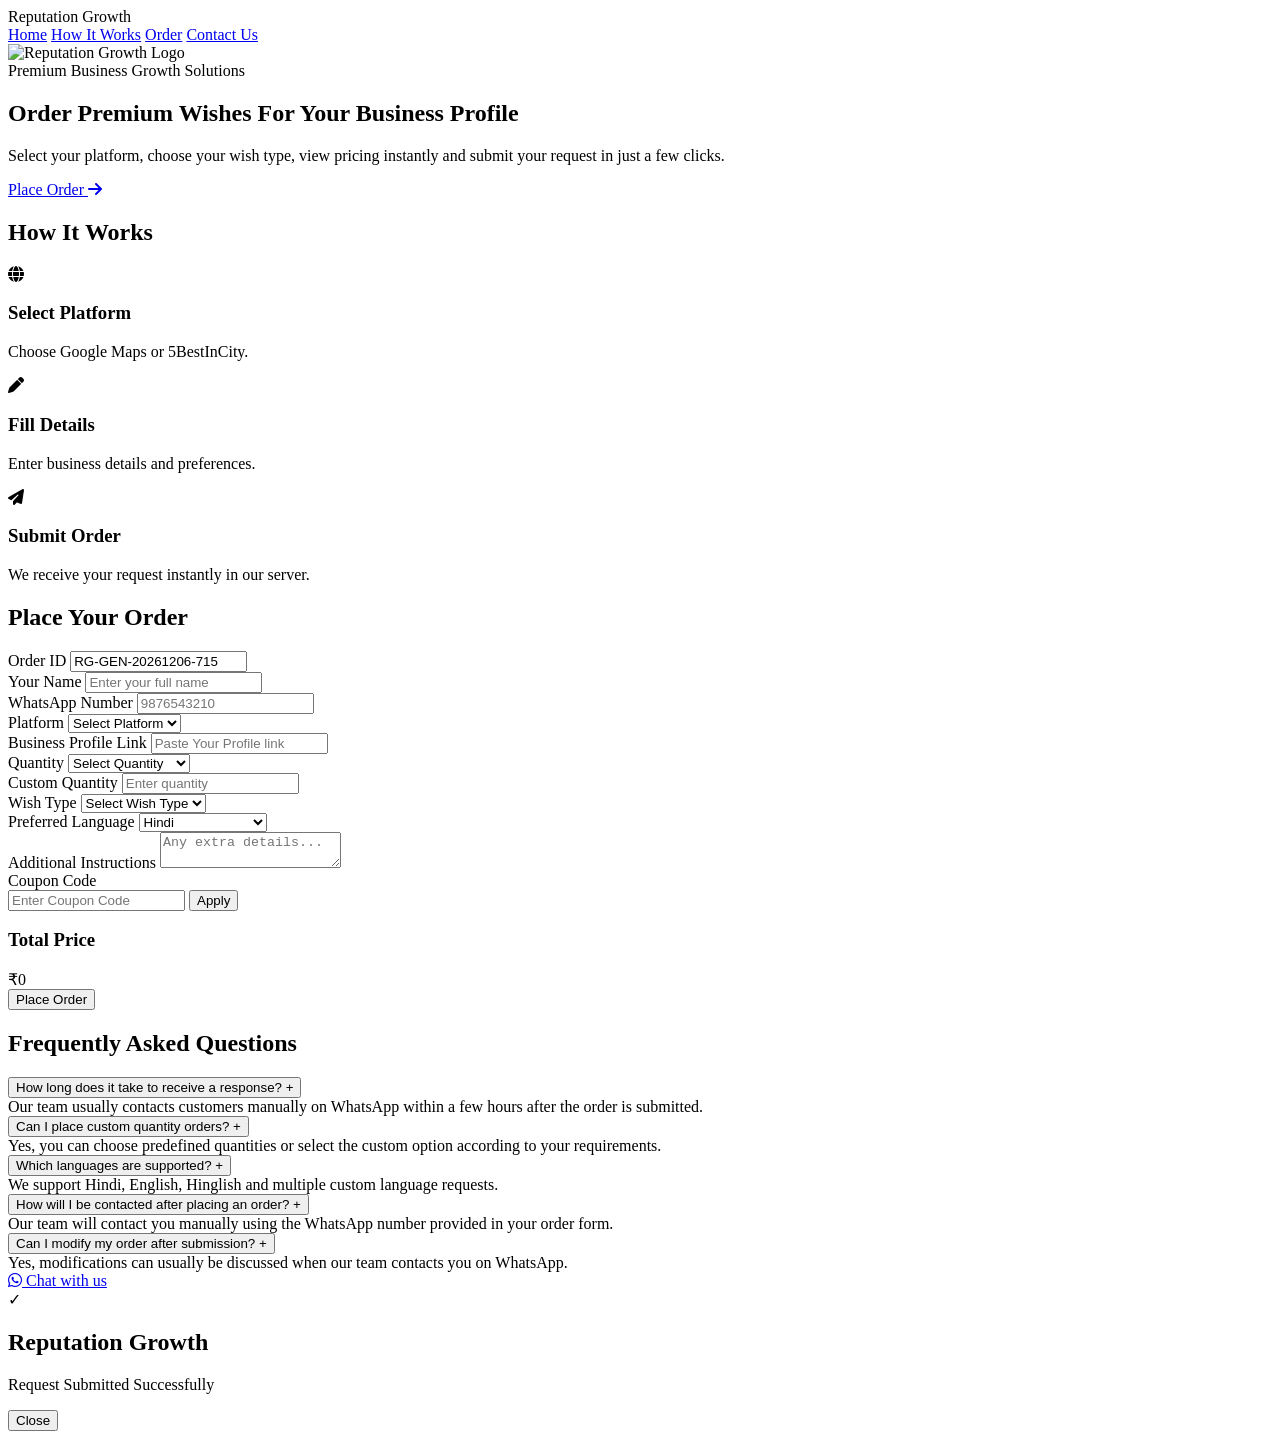
==== commit f873b4f8: "Add files via upload" ====
--- a/index.html
+++ b/index.html
@@ -11,7 +11,7 @@
     <!-- Font Awesome -->
     <link rel="stylesheet"
           href="https://cdnjs.cloudflare.com/ajax/libs/font-awesome/6.6.0/css/all.min.css">
-<script src="https://cdnjs.cloudflare.com/ajax/libs/html2canvas/1.4.1/html2canvas.min.js"></script>
+
     <!-- CSS -->
     <link rel="stylesheet" href="style.css">
 </head>
@@ -323,42 +323,26 @@
     <script src="script.js"></script>
 
     <!-- Success Modal -->
-<div id="successModal" class="success-modal">
-
-    <div class="success-card">
+<div class="success-modal" id="successModal">
+
+    <div class="success-box">
 
         <div class="success-icon">
             ✓
         </div>
 
-        <h1 class="success-title">
-            Reputation Growth
-        </h1>
-
-        <p class="success-subtitle">
+        <h2>Reputation Growth</h2>
+
+        <p class="success-title">
             Request Submitted Successfully
         </p>
 
-        <div id="successDetails" class="success-details">
-        </div>
-
-        <p class="success-message">
-            Our team will contact you on WhatsApp shortly.
-        </p>
-
-        <div class="popup-buttons">
-
-    <button class="download-btn"
-            onclick="downloadReceipt()">
-        Download
-    </button>
-
-    <button class="close-btn"
-            onclick="closeSuccessModal()">
-        Close
-    </button>
-
-        </div>
+        <div class="success-details" id="successDetails">
+        </div>
+
+        <button class="close-btn" onclick="closeSuccessModal()">
+            Close
+        </button>
 
     </div>
 
--- a/style.css
+++ b/style.css
@@ -1,742 +1,804 @@
-*{
-    margin:0;
-    padding:0;
-    box-sizing:border-box;
-    font-family:'Poppins',sans-serif;
-}
-
-html{
-    scroll-behavior:smooth;
-}
-
-body{
-    background:linear-gradient(135deg,#f8faff,#eef2ff);
-    min-height:100vh;
-    overflow-x:hidden;
-    color:#111827;
-    position:relative;
-}
-
-/* Background Circles */
-
-.bg-circle{
-    position:fixed;
-    border-radius:50%;
-    filter:blur(120px);
-    z-index:-1;
-}
-
-.circle1{
-    width:350px;
-    height:350px;
-    background:#8b5cf6;
-    top:-100px;
-    left:-100px;
-    opacity:.20;
-}
-
-.circle2{
-    width:300px;
-    height:300px;
-    background:#3b82f6;
-    bottom:-100px;
-    right:-100px;
-    opacity:.18;
-}
-
-/* Navbar */
-
-.navbar{
-    width:100%;
-    padding:22px 8%;
-    display:flex;
-    justify-content:space-between;
-    align-items:center;
-    position:fixed;
-    top:0;
-    left:0;
-    backdrop-filter:blur(18px);
-    background:rgba(255,255,255,.65);
-    border-bottom:1px solid rgba(255,255,255,.4);
-    z-index:1000;
-}
-
-.logo{
-    font-size:28px;
-    font-weight:700;
-    color:#111827;
-}
-
-nav{
-    display:flex;
-    gap:35px;
-}
-
-nav a{
-    text-decoration:none;
-    color:#374151;
-    font-weight:500;
-    transition:.3s;
-}
-
-nav a:hover{
-    color:#3b82f6;
-}
-
-/* Hero */
-
-.hero{
-    min-height:100vh;
-    display:flex;
-    justify-content:center;
-    align-items:center;
-    padding:120px 8% 80px;
-}
-
-.hero-content{
-    text-align:center;
-    max-width:850px;
-    animation:fadeUp 1s ease;
-}
-
-.badge{
-    display:inline-block;
-    padding:10px 22px;
-    border-radius:999px;
-    background:rgba(255,255,255,.65);
-    backdrop-filter:blur(20px);
-    border:1px solid rgba(255,255,255,.6);
-    font-size:14px;
-    margin-bottom:25px;
-}
-
-.hero h1{
-    font-size:58px;
-    line-height:1.2;
-    margin-bottom:20px;
-}
-
-.hero p{
-    font-size:18px;
-    color:#6b7280;
-    line-height:1.8;
-    margin-bottom:40px;
-}
-
-.hero-btn{
-    display:inline-flex;
-    align-items:center;
-    gap:12px;
-    padding:18px 36px;
-    border-radius:14px;
-    text-decoration:none;
-    background:linear-gradient(135deg,#2563eb,#7c3aed);
-    color:white;
-    font-weight:600;
-    transition:.35s;
-    box-shadow:0 12px 30px rgba(59,130,246,.25);
-}
-
-.hero-btn:hover{
-    transform:translateY(-5px);
-}
-
-/* Section */
-
-section{
-    padding:100px 8%;
-}
-
-section h2{
-    text-align:center;
-    font-size:42px;
-    margin-bottom:60px;
-}
-
-
-/* How It Works */
-
-.steps{
-    display:grid;
-    grid-template-columns:repeat(auto-fit,minmax(250px,1fr));
-    gap:30px;
-}
-
-.step-card{
-    padding:40px;
-    border-radius:24px;
-    background:rgba(255,255,255,.65);
-    backdrop-filter:blur(20px);
-    border:1px solid rgba(255,255,255,.6);
-    text-align:center;
-    transition:.35s;
-}
-
-.step-card:hover{
-    transform:translateY(-10px);
-    box-shadow:0 20px 50px rgba(0,0,0,.08);
-}
-
-.step-card i{
-    font-size:45px;
-    margin-bottom:20px;
-    color:#2563eb;
-}
-
-.step-card h3{
-    margin-bottom:15px;
-}
-
-.step-card p{
-    color:#6b7280;
-    line-height:1.8;
-}
-
-/* Form */
-
-.form-card{
-    min-width:100%;
-    max-width:100%;
-    margin:auto;
-    padding:50px;
-    border-radius:30px;
-    background:rgba(255,255,255,.72);
-    backdrop-filter:blur(25px);
-    border:1px solid rgba(255,255,255,.7);
-    box-shadow:0 25px 60px rgba(0,0,0,.06);
-}
-
-.form-card h2{
-    margin-bottom:35px;
-}
-
-.input-group{
-    margin-bottom:24px;
-}
-
-.input-group label{
-    display:block;
-    margin-bottom:10px;
-    font-weight:600;
-}
-
-.input-group input,
-.input-group select,
-.input-group textarea{
-    width:100%;
-    padding:16px 18px;
-    border:none;
-    border-radius:14px;
-    outline:none;
-    background:#f8fafc;
-    border:1px solid #e5e7eb;
-    font-size:15px;
-    transition:.3s;
-}
-
-.input-group textarea{
-    resize:none;
-    min-height:120px;
-}
-
-.input-group input:focus,
-.input-group select:focus,
-.input-group textarea:focus{
-    border-color:#3b82f6;
-    box-shadow:0 0 0 4px rgba(59,130,246,.15);
-}
-
-/* Price Box */
-
-.price-box{
-    margin:35px 0;
-    padding:30px;
-    border-radius:20px;
-    text-align:center;
-    background:linear-gradient(135deg,#2563eb,#7c3aed);
-    color:white;
-}
-
-.price-box h3{
-    font-size:18px;
-    margin-bottom:12px;
-}
-
-.price-box span{
-    font-size:42px;
-    font-weight:700;
-}
-
-/* Button */
-
-.submit-btn{
-    width:100%;
-    padding:18px;
-    border:none;
-    border-radius:16px;
-    font-size:17px;
-    font-weight:600;
-    color:white;
-    cursor:pointer;
-    background:linear-gradient(135deg,#2563eb,#7c3aed);
-    transition:.35s;
-}
-
-.submit-btn:hover{
-    transform:translateY(-4px);
-    box-shadow:0 18px 40px rgba(59,130,246,.25);
-}
-
-/* Utility */
-
-.hidden{
-    display:none;
-}
-
-/* Animation */
-
-@keyframes fadeUp{
-    from{
-        opacity:0;
-        transform:translateY(50px);
-    }
-    to{
-        opacity:1;
-        transform:translateY(0);
-    }
-}
-
-/* Responsive */
-
-@media(max-width:900px){
-
-    .hero h1{
-        font-size:42px;
-    }
-
-    .navbar{
-        padding:18px 6%;
-    }
-
-    nav{
-        gap:18px;
-    }
-
-    section{
-        padding:80px 6%;
-    }
-
-    .form-card{
-        padding:35px;
-    }
-}
-
-@media(max-width:650px){
-
-    .navbar{
-        flex-direction:column;
-        gap:15px;
-    }
-
-    .hero h1{
-        font-size:34px;
-    }
-
-    .hero p{
-        font-size:16px;
-    }
-
-    section h2{
-        font-size:32px;
-    }
-
-    .form-card{
-        padding:25px;
-        border-radius:22px;
-    }
-
-    .price-box span{
-        font-size:34px;
-    }
-}
-/* ===========================
-   SUCCESS MODAL
-=========================== */
-
-.success-modal{
-    position:fixed;
-    top:0;
-    left:0;
-    width:100%;
-    height:100%;
-    background:rgba(0,0,0,.55);
-    backdrop-filter:blur(8px);
-    display:none;
-    justify-content:center;
-    align-items:center;
-    z-index:99999;
-    padding:20px;
-}
-
-.success-box{
-    width:100%;
-    max-width:420px;
-    background:linear-gradient(
-        135deg,
-        #ffffff,
-        #f5f7ff
-    );
-    border-radius:28px;
-    padding:40px 30px;
-    text-align:center;
-    box-shadow:
-        0 20px 60px rgba(0,0,0,.18);
-    animation:popup .4s ease;
-}
-
-.success-icon{
-    width:90px;
-    height:90px;
-    margin:auto;
-    border-radius:50%;
-    display:flex;
-    align-items:center;
-    justify-content:center;
-    font-size:42px;
-    color:white;
-    font-weight:700;
-    background:linear-gradient(
-        135deg,
-        #22c55e,
-        #16a34a
-    );
-    margin-bottom:20px;
-}
-
-.success-box h2{
-    font-size:32px;
-    margin-bottom:10px;
-    color:#111827;
-}
-
-.success-title{
-    font-size:18px;
-    color:#6b7280;
-    margin-bottom:25px;
-}
-
-.success-details{
-    background:#f3f4f6;
-    border-radius:18px;
-    padding:20px;
-    text-align:left;
-    line-height:2;
-    margin-bottom:25px;
-}
-
-.close-btn{
-    width:100%;
-    border:none;
-    padding:16px;
-    border-radius:16px;
-    color:white;
-    font-size:17px;
-    font-weight:600;
-    cursor:pointer;
-    background:linear-gradient(
-        135deg,
-        #2563eb,
-        #7c3aed
-    );
-    transition:.3s;
-}
-
-.close-btn:hover{
-    transform:translateY(-3px);
-}
-
-@keyframes popup{
-
-    from{
-        transform:scale(.7);
-        opacity:0;
-    }
-
-    to{
-        transform:scale(1);
-        opacity:1;
-    }
-
-}
-
-.hero-logo{
-    display:flex;
-    justify-content:center;
-    align-items:center;
-    margin:40px 0 25px;
-}
-
-.hero-logo img{
-    width:260px;
-    max-width:40vw;
-    height:auto;
-    object-fit:contain;
-
-    filter:
-        drop-shadow(
-            0 12px 30px rgba(0,0,0,0.12)
-        );
-
-    transition:0.3s ease;
-}
-
-.hero-logo img:hover{
-    transform:scale(1.05);
-}
-
-
-
-.coupon-box{
-    margin-top:25px;
-    margin-bottom:25px;
-}
-
-.coupon-box label{
-    display:block;
-    font-weight:600;
-    margin-bottom:10px;
-}
-
-.coupon-container{
-    display:flex;
-    gap:12px;
-    width:100%;
-    align-items:center;
-}
-
-.coupon-container input{
-    flex:1;
-    min-width:0;
-    padding:16px 20px;
-    border-radius:18px;
-}
-
-.coupon-container button{
-    width:140px;
-    min-width:140px;
-    padding:16px 20px;
-    border-radius:18px;
-    flex-shrink:0;
-}
-
-#couponMessage{
-    margin-top:10px;
-    font-size:14px;
-    font-weight:600;
-}
-
-.contact-btn{
-    padding:12px 26px;
-    border-radius:50px;
-    text-decoration:none;
-    color:white;
-    font-weight:600;
-    background:linear-gradient(
-        135deg,
-        #4f46e5,
-        #7c3aed
-    );
-    box-shadow:
-        0 8px 25px rgba(124,58,237,.25);
-    transition:.3s ease;
-}
-
-.contact-btn:hover{
-    transform:translateY(-3px);
-    box-shadow:
-        0 15px 35px rgba(124,58,237,.35);
-}
-
-
-.policy-section{
-    padding:120px 8% 40px;
-}
-
-.policy-card{
-    max-width:1000px;
-    margin:auto;
-    background:rgba(255,255,255,.75);
-    backdrop-filter:blur(20px);
-    border-radius:30px;
-    padding:50px;
-    box-shadow:0 20px 60px rgba(0,0,0,.08);
-}
-
-.policy-card h1,
-.policy-card h2{
-    margin-bottom:30px;
-    text-align:center;
-}
-
-.policy-card p{
-    line-height:2;
-    color:#555;
-    margin-bottom:20px;
-}
-
-.policy-card ul{
-    padding-left:20px;
-}
-
-.policy-card ul li{
-    margin-bottom:15px;
-    line-height:1.8;
-}
-
-.contact-item{
-    display:flex;
-    align-items:center;
-    gap:15px;
-    padding:20px;
-    margin-top:20px;
-    border-radius:18px;
-    background:#f8fafc;
-    transition:.3s;
-}
-
-.contact-item:hover{
-    transform:translateY(-5px);
-}
-
-.contact-item i{
-    font-size:28px;
-    color:#2563eb;
-}
-
-.contact-item a{
-    text-decoration:none;
-    color:#111827;
-    font-weight:600;
-}
-
-.footer{
-    text-align:center;
-    padding:50px 20px;
-    color:#666;
-}
-
-/* FAQ SECTION */
-
-.faq-section{
-    padding:70px 20px;
-}
-
-.faq-container{
-    max-width:900px;
-    margin:auto;
-}
-
-.faq-title{
-    text-align:center;
-    font-size:36px;
-    font-weight:700;
-    margin-bottom:40px;
-}
-
-.faq-item{
-    margin-bottom:20px;
-    border-radius:20px;
-    overflow:hidden;
-    background:#ffffff;
-    box-shadow:0 8px 30px rgba(0,0,0,0.08);
-}
-
-.faq-question{
-    width:100%;
-    border:none;
-    background:white;
-    padding:24px 28px;
-    font-size:18px;
-    font-weight:600;
-    cursor:pointer;
-    display:flex;
-    justify-content:space-between;
-    align-items:center;
-}
-
-.faq-question span{
-    font-size:28px;
-    transition:0.3s;
-}
-
-.faq-answer{
-    max-height:0;
-    overflow:hidden;
-    padding:0 28px;
-    line-height:1.8;
-    color:#666;
-    transition:0.35s ease;
-}
-
-.faq-item.active .faq-answer{
-    max-height:200px;
-    padding:0 28px 25px;
-}
-
-.faq-item.active .faq-question span{
-    transform:rotate(45deg);
-}
-
-.floating-whatsapp{
-    position:fixed;
-    right:25px;
-    bottom:25px;
-    display:flex;
-    align-items:center;
-    gap:10px;
-    padding:15px 22px;
-    background:#25D366;
-    color:white;
-    text-decoration:none;
-    font-weight:400;
-    border-radius:50px;
-    box-shadow:0 8px 25px rgba(37,211,102,.35);
-    z-index:9999;
-    transition:.3s ease;
-}
-
-.floating-whatsapp:hover{
-    transform:translateY(-4px) scale(1.03);
-    box-shadow:0 12px 35px rgba(37,211,102,.45);
-}
-
-.floating-whatsapp i{
-    font-size:28px;
-}
-
-.floating-whatsapp span{
-    font-size:15px;
-}
-
-
-
-@media(max-width:400px){
-
-    .floating-whatsapp span{
-        display:none;
-    }
-
-    .floating-whatsapp{
-        width:45px;
-        height:45px;
-        padding:0;
-        justify-content:center;
-        border-radius:50%;
-    }
-
-    .floating-whatsapp i{
-        font-size:30px;
-    }
-}
-
-
+*{
+    margin:0;
+    padding:0;
+    box-sizing:border-box;
+    font-family:'Poppins',sans-serif;
+}
+
+
+html{
+    scroll-behavior:smooth;
+}
+
+
+body{
+    background:linear-gradient(135deg,#f8faff,#eef2ff);
+    min-height:100vh;
+    overflow-x:hidden;
+    color:#111827;
+    position:relative;
+}
+
+
+/* Background Circles */
+
+
+.bg-circle{
+    position:fixed;
+    border-radius:50%;
+    filter:blur(120px);
+    z-index:-1;
+}
+
+
+.circle1{
+    width:350px;
+    height:350px;
+    background:#8b5cf6;
+    top:-100px;
+    left:-100px;
+    opacity:.20;
+}
+
+
+.circle2{
+    width:300px;
+    height:300px;
+    background:#3b82f6;
+    bottom:-100px;
+    right:-100px;
+    opacity:.18;
+}
+
+
+/* Navbar */
+
+
+.navbar{
+    width:100%;
+    padding:22px 8%;
+    display:flex;
+    justify-content:space-between;
+    align-items:center;
+    position:fixed;
+    top:0;
+    left:0;
+    backdrop-filter:blur(18px);
+    background:rgba(255,255,255,.65);
+    border-bottom:1px solid rgba(255,255,255,.4);
+    z-index:1000;
+}
+
+
+.logo{
+    font-size:28px;
+    font-weight:700;
+    color:#111827;
+}
+
+
+nav{
+    display:flex;
+    gap:35px;
+}
+
+
+nav a{
+    text-decoration:none;
+    color:#374151;
+    font-weight:500;
+    transition:.3s;
+}
+
+
+nav a:hover{
+    color:#3b82f6;
+}
+
+
+/* Hero */
+
+
+.hero{
+    min-height:100vh;
+    display:flex;
+    justify-content:center;
+    align-items:center;
+    padding:120px 8% 80px;
+}
+
+
+.hero-content{
+    text-align:center;
+    max-width:850px;
+    animation:fadeUp 1s ease;
+}
+
+
+.badge{
+    display:inline-block;
+    padding:10px 22px;
+    border-radius:999px;
+    background:rgba(255,255,255,.65);
+    backdrop-filter:blur(20px);
+    border:1px solid rgba(255,255,255,.6);
+    font-size:14px;
+    margin-bottom:25px;
+}
+
+
+.hero h1{
+    font-size:58px;
+    line-height:1.2;
+    margin-bottom:20px;
+}
+
+
+.hero p{
+    font-size:18px;
+    color:#6b7280;
+    line-height:1.8;
+    margin-bottom:40px;
+}
+
+
+.hero-btn{
+    display:inline-flex;
+    align-items:center;
+    gap:12px;
+    padding:18px 36px;
+    border-radius:14px;
+    text-decoration:none;
+    background:linear-gradient(135deg,#2563eb,#7c3aed);
+    color:white;
+    font-weight:600;
+    transition:.35s;
+    box-shadow:0 12px 30px rgba(59,130,246,.25);
+}
+
+
+.hero-btn:hover{
+    transform:translateY(-5px);
+}
+
+
+/* Section */
+
+
+section{
+    padding:100px 8%;
+}
+
+
+section h2{
+    text-align:center;
+    font-size:42px;
+    margin-bottom:60px;
+}
+
+
+
+
+/* How It Works */
+
+
+.steps{
+    display:grid;
+    grid-template-columns:repeat(auto-fit,minmax(250px,1fr));
+    gap:30px;
+}
+
+
+.step-card{
+    padding:40px;
+    border-radius:24px;
+    background:rgba(255,255,255,.65);
+    backdrop-filter:blur(20px);
+    border:1px solid rgba(255,255,255,.6);
+    text-align:center;
+    transition:.35s;
+}
+
+
+.step-card:hover{
+    transform:translateY(-10px);
+    box-shadow:0 20px 50px rgba(0,0,0,.08);
+}
+
+
+.step-card i{
+    font-size:45px;
+    margin-bottom:20px;
+    color:#2563eb;
+}
+
+
+.step-card h3{
+    margin-bottom:15px;
+}
+
+
+.step-card p{
+    color:#6b7280;
+    line-height:1.8;
+}
+
+
+/* Form */
+
+
+.form-card{
+    min-width:100%;
+    max-width:100%;
+    margin:auto;
+    padding:50px;
+    border-radius:30px;
+    background:rgba(255,255,255,.72);
+    backdrop-filter:blur(25px);
+    border:1px solid rgba(255,255,255,.7);
+    box-shadow:0 25px 60px rgba(0,0,0,.06);
+}
+
+
+.form-card h2{
+    margin-bottom:35px;
+}
+
+
+.input-group{
+    margin-bottom:24px;
+}
+
+
+.input-group label{
+    display:block;
+    margin-bottom:10px;
+    font-weight:600;
+}
+
+
+.input-group input,
+.input-group select,
+.input-group textarea{
+    width:100%;
+    padding:16px 18px;
+    border:none;
+    border-radius:14px;
+    outline:none;
+    background:#f8fafc;
+    border:1px solid #e5e7eb;
+    font-size:15px;
+    transition:.3s;
+}
+
+
+.input-group textarea{
+    resize:none;
+    min-height:120px;
+}
+
+
+.input-group input:focus,
+.input-group select:focus,
+.input-group textarea:focus{
+    border-color:#3b82f6;
+    box-shadow:0 0 0 4px rgba(59,130,246,.15);
+}
+
+
+/* Price Box */
+
+
+.price-box{
+    margin:35px 0;
+    padding:30px;
+    border-radius:20px;
+    text-align:center;
+    background:linear-gradient(135deg,#2563eb,#7c3aed);
+    color:white;
+}
+
+
+.price-box h3{
+    font-size:18px;
+    margin-bottom:12px;
+}
+
+
+.price-box span{
+    font-size:42px;
+    font-weight:700;
+}
+
+
+/* Button */
+
+
+.submit-btn{
+    width:100%;
+    padding:18px;
+    border:none;
+    border-radius:16px;
+    font-size:17px;
+    font-weight:600;
+    color:white;
+    cursor:pointer;
+    background:linear-gradient(135deg,#2563eb,#7c3aed);
+    transition:.35s;
+}
+
+
+.submit-btn:hover{
+    transform:translateY(-4px);
+    box-shadow:0 18px 40px rgba(59,130,246,.25);
+}
+
+
+/* Utility */
+
+
+.hidden{
+    display:none;
+}
+
+
+/* Animation */
+
+
+@keyframes fadeUp{
+    from{
+        opacity:0;
+        transform:translateY(50px);
+    }
+    to{
+        opacity:1;
+        transform:translateY(0);
+    }
+}
+
+
+/* Responsive */
+
+
+@media(max-width:900px){
+
+
+    .hero h1{
+        font-size:42px;
+    }
+
+
+    .navbar{
+        padding:18px 6%;
+    }
+
+
+    nav{
+        gap:18px;
+    }
+
+
+    section{
+        padding:80px 6%;
+    }
+
+
+    .form-card{
+        padding:35px;
+    }
+}
+
+
+@media(max-width:650px){
+
+
+    .navbar{
+        flex-direction:column;
+        gap:15px;
+    }
+
+
+    .hero h1{
+        font-size:34px;
+    }
+
+
+    .hero p{
+        font-size:16px;
+    }
+
+
+    section h2{
+        font-size:32px;
+    }
+
+
+    .form-card{
+        padding:25px;
+        border-radius:22px;
+    }
+
+
+    .price-box span{
+        font-size:34px;
+    }
+}
+/* ===========================
+   SUCCESS MODAL
+=========================== */
+
+
+.success-modal{
+    position:fixed;
+    top:0;
+    left:0;
+    width:100%;
+    height:100%;
+    background:rgba(0,0,0,.55);
+    backdrop-filter:blur(8px);
+    display:none;
+    justify-content:center;
+    align-items:center;
+    z-index:99999;
+    padding:20px;
+}
+
+
+.success-box{
+    width:100%;
+    max-width:420px;
+    background:linear-gradient(
+        135deg,
+        #ffffff,
+        #f5f7ff
+    );
+    border-radius:28px;
+    padding:40px 30px;
+    text-align:center;
+    box-shadow:
+        0 20px 60px rgba(0,0,0,.18);
+    animation:popup .4s ease;
+}
+
+
+.success-icon{
+    width:90px;
+    height:90px;
+    margin:auto;
+    border-radius:50%;
+    display:flex;
+    align-items:center;
+    justify-content:center;
+    font-size:42px;
+    color:white;
+    font-weight:700;
+    background:linear-gradient(
+        135deg,
+        #22c55e,
+        #16a34a
+    );
+    margin-bottom:20px;
+}
+
+
+.success-box h2{
+    font-size:32px;
+    margin-bottom:10px;
+    color:#111827;
+}
+
+
+.success-title{
+    font-size:18px;
+    color:#6b7280;
+    margin-bottom:25px;
+}
+
+
+.success-details{
+    background:#f3f4f6;
+    border-radius:18px;
+    padding:20px;
+    text-align:left;
+    line-height:2;
+    margin-bottom:25px;
+}
+
+
+.close-btn{
+    width:100%;
+    border:none;
+    padding:16px;
+    border-radius:16px;
+    color:white;
+    font-size:17px;
+    font-weight:600;
+    cursor:pointer;
+    background:linear-gradient(
+        135deg,
+        #2563eb,
+        #7c3aed
+    );
+    transition:.3s;
+}
+
+
+.close-btn:hover{
+    transform:translateY(-3px);
+}
+
+
+@keyframes popup{
+
+
+    from{
+        transform:scale(.7);
+        opacity:0;
+    }
+
+
+    to{
+        transform:scale(1);
+        opacity:1;
+    }
+
+
+}
+
+
+.hero-logo{
+    display:flex;
+    justify-content:center;
+    align-items:center;
+    margin:40px 0 25px;
+}
+
+
+.hero-logo img{
+    width:260px;
+    max-width:40vw;
+    height:auto;
+    object-fit:contain;
+
+
+    filter:
+        drop-shadow(
+            0 12px 30px rgba(0,0,0,0.12)
+        );
+
+
+    transition:0.3s ease;
+}
+
+
+.hero-logo img:hover{
+    transform:scale(1.05);
+}
+
+
+
+
+
+
+.coupon-box{
+    margin-top:25px;
+    margin-bottom:25px;
+}
+
+
+.coupon-box label{
+    display:block;
+    font-weight:600;
+    margin-bottom:10px;
+}
+
+
+.coupon-container{
+    display:flex;
+    gap:12px;
+    width:100%;
+    align-items:center;
+}
+
+
+.coupon-container input{
+    flex:1;
+    min-width:0;
+    padding:16px 20px;
+    border-radius:18px;
+}
+
+
+.coupon-container button{
+    width:140px;
+    min-width:140px;
+    padding:16px 20px;
+    border-radius:18px;
+    flex-shrink:0;
+}
+
+
+#couponMessage{
+    margin-top:10px;
+    font-size:14px;
+    font-weight:600;
+}
+
+
+.contact-btn{
+    padding:12px 26px;
+    border-radius:50px;
+    text-decoration:none;
+    color:white;
+    font-weight:600;
+    background:linear-gradient(
+        135deg,
+        #4f46e5,
+        #7c3aed
+    );
+    box-shadow:
+        0 8px 25px rgba(124,58,237,.25);
+    transition:.3s ease;
+}
+
+
+.contact-btn:hover{
+    transform:translateY(-3px);
+    box-shadow:
+        0 15px 35px rgba(124,58,237,.35);
+}
+
+
+
+
+.policy-section{
+    padding:120px 8% 40px;
+}
+
+
+.policy-card{
+    max-width:1000px;
+    margin:auto;
+    background:rgba(255,255,255,.75);
+    backdrop-filter:blur(20px);
+    border-radius:30px;
+    padding:50px;
+    box-shadow:0 20px 60px rgba(0,0,0,.08);
+}
+
+
+.policy-card h1,
+.policy-card h2{
+    margin-bottom:30px;
+    text-align:center;
+}
+
+
+.policy-card p{
+    line-height:2;
+    color:#555;
+    margin-bottom:20px;
+}
+
+
+.policy-card ul{
+    padding-left:20px;
+}
+
+
+.policy-card ul li{
+    margin-bottom:15px;
+    line-height:1.8;
+}
+
+
+.contact-item{
+    display:flex;
+    align-items:center;
+    gap:15px;
+    padding:20px;
+    margin-top:20px;
+    border-radius:18px;
+    background:#f8fafc;
+    transition:.3s;
+}
+
+
+.contact-item:hover{
+    transform:translateY(-5px);
+}
+
+
+.contact-item i{
+    font-size:28px;
+    color:#2563eb;
+}
+
+
+.contact-item a{
+    text-decoration:none;
+    color:#111827;
+    font-weight:600;
+}
+
+
+.footer{
+    text-align:center;
+    padding:50px 20px;
+    color:#666;
+}
+
+
+/* FAQ SECTION */
+
+
+.faq-section{
+    padding:70px 20px;
+}
+
+
+.faq-container{
+    max-width:900px;
+    margin:auto;
+}
+
+
+.faq-title{
+    text-align:center;
+    font-size:36px;
+    font-weight:700;
+    margin-bottom:40px;
+}
+
+
+.faq-item{
+    margin-bottom:20px;
+    border-radius:20px;
+    overflow:hidden;
+    background:#ffffff;
+    box-shadow:0 8px 30px rgba(0,0,0,0.08);
+}
+
+
+.faq-question{
+    width:100%;
+    border:none;
+    background:white;
+    padding:24px 28px;
+    font-size:18px;
+    font-weight:600;
+    cursor:pointer;
+    display:flex;
+    justify-content:space-between;
+    align-items:center;
+}
+
+
+.faq-question span{
+    font-size:28px;
+    transition:0.3s;
+}
+
+
+.faq-answer{
+    max-height:0;
+    overflow:hidden;
+    padding:0 28px;
+    line-height:1.8;
+    color:#666;
+    transition:0.35s ease;
+}
+
+
+.faq-item.active .faq-answer{
+    max-height:200px;
+    padding:0 28px 25px;
+}
+
+
+.faq-item.active .faq-question span{
+    transform:rotate(45deg);
+}
+
+
+
